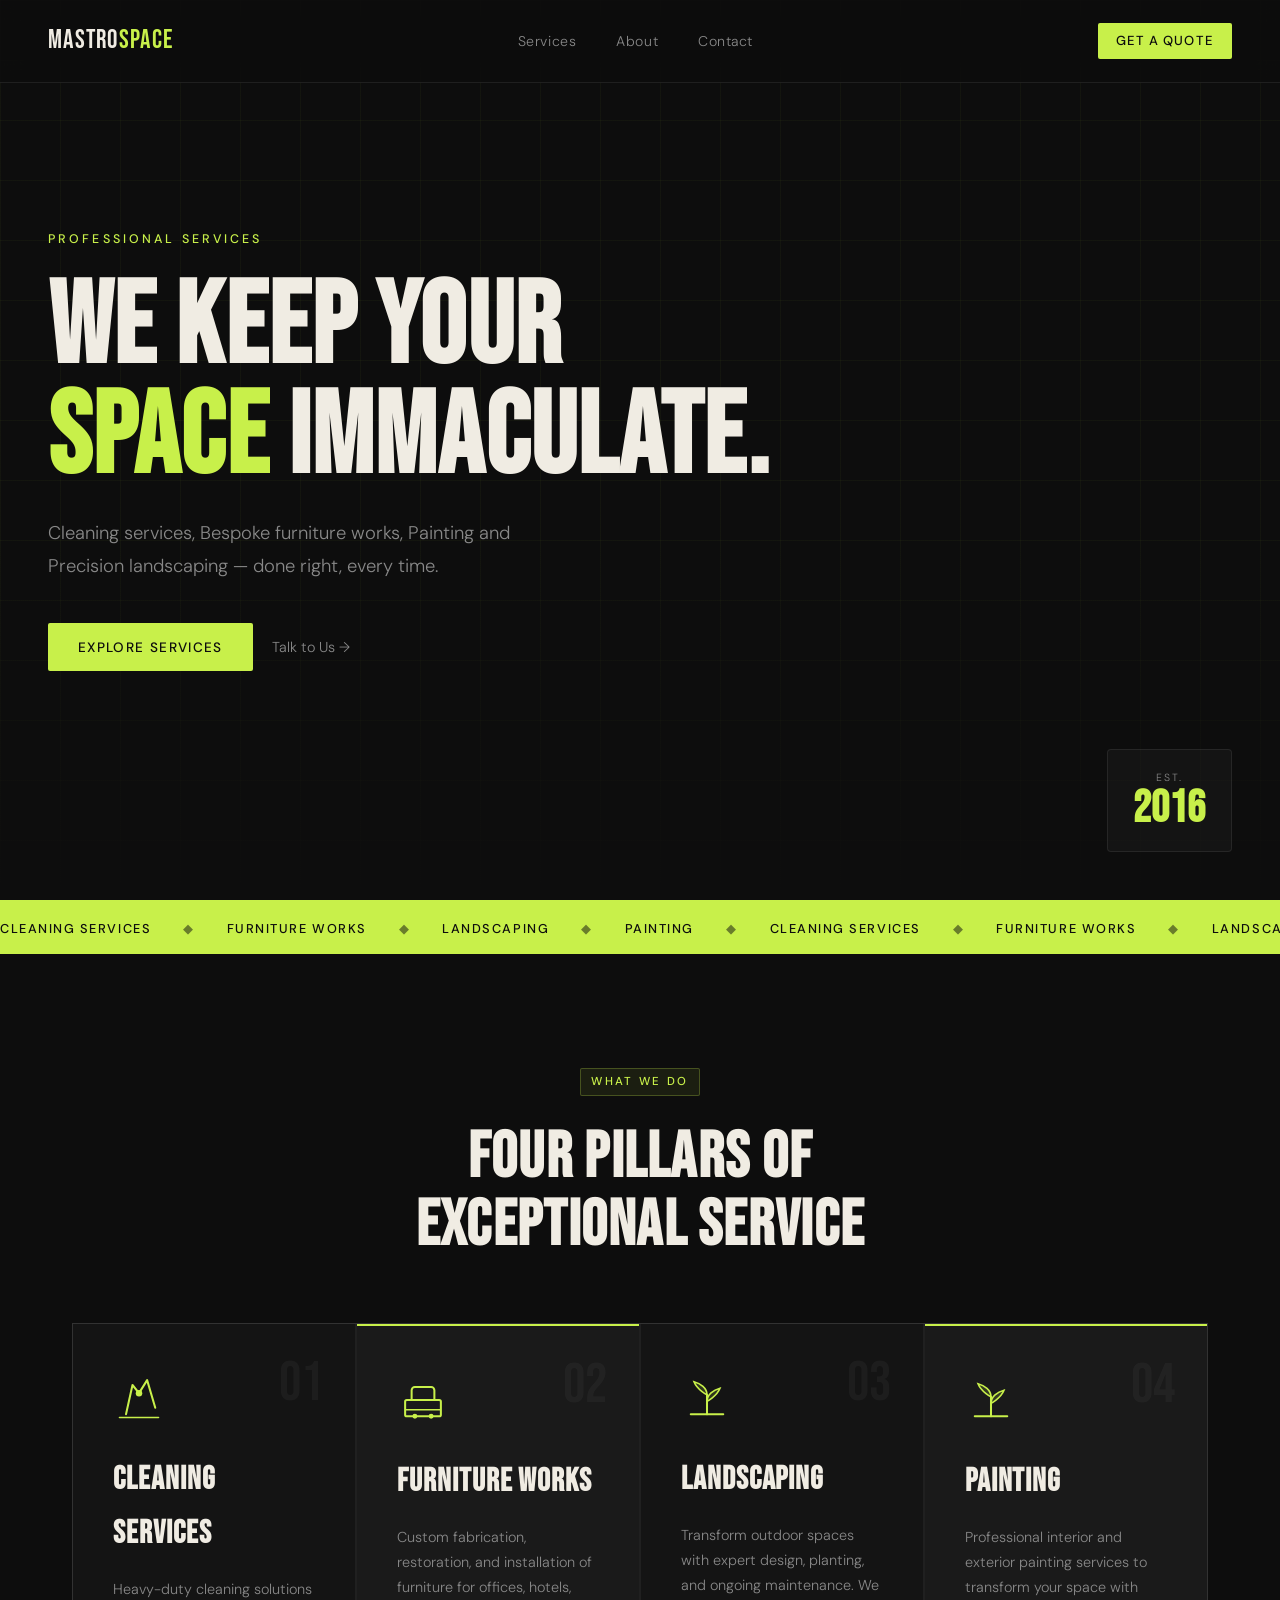
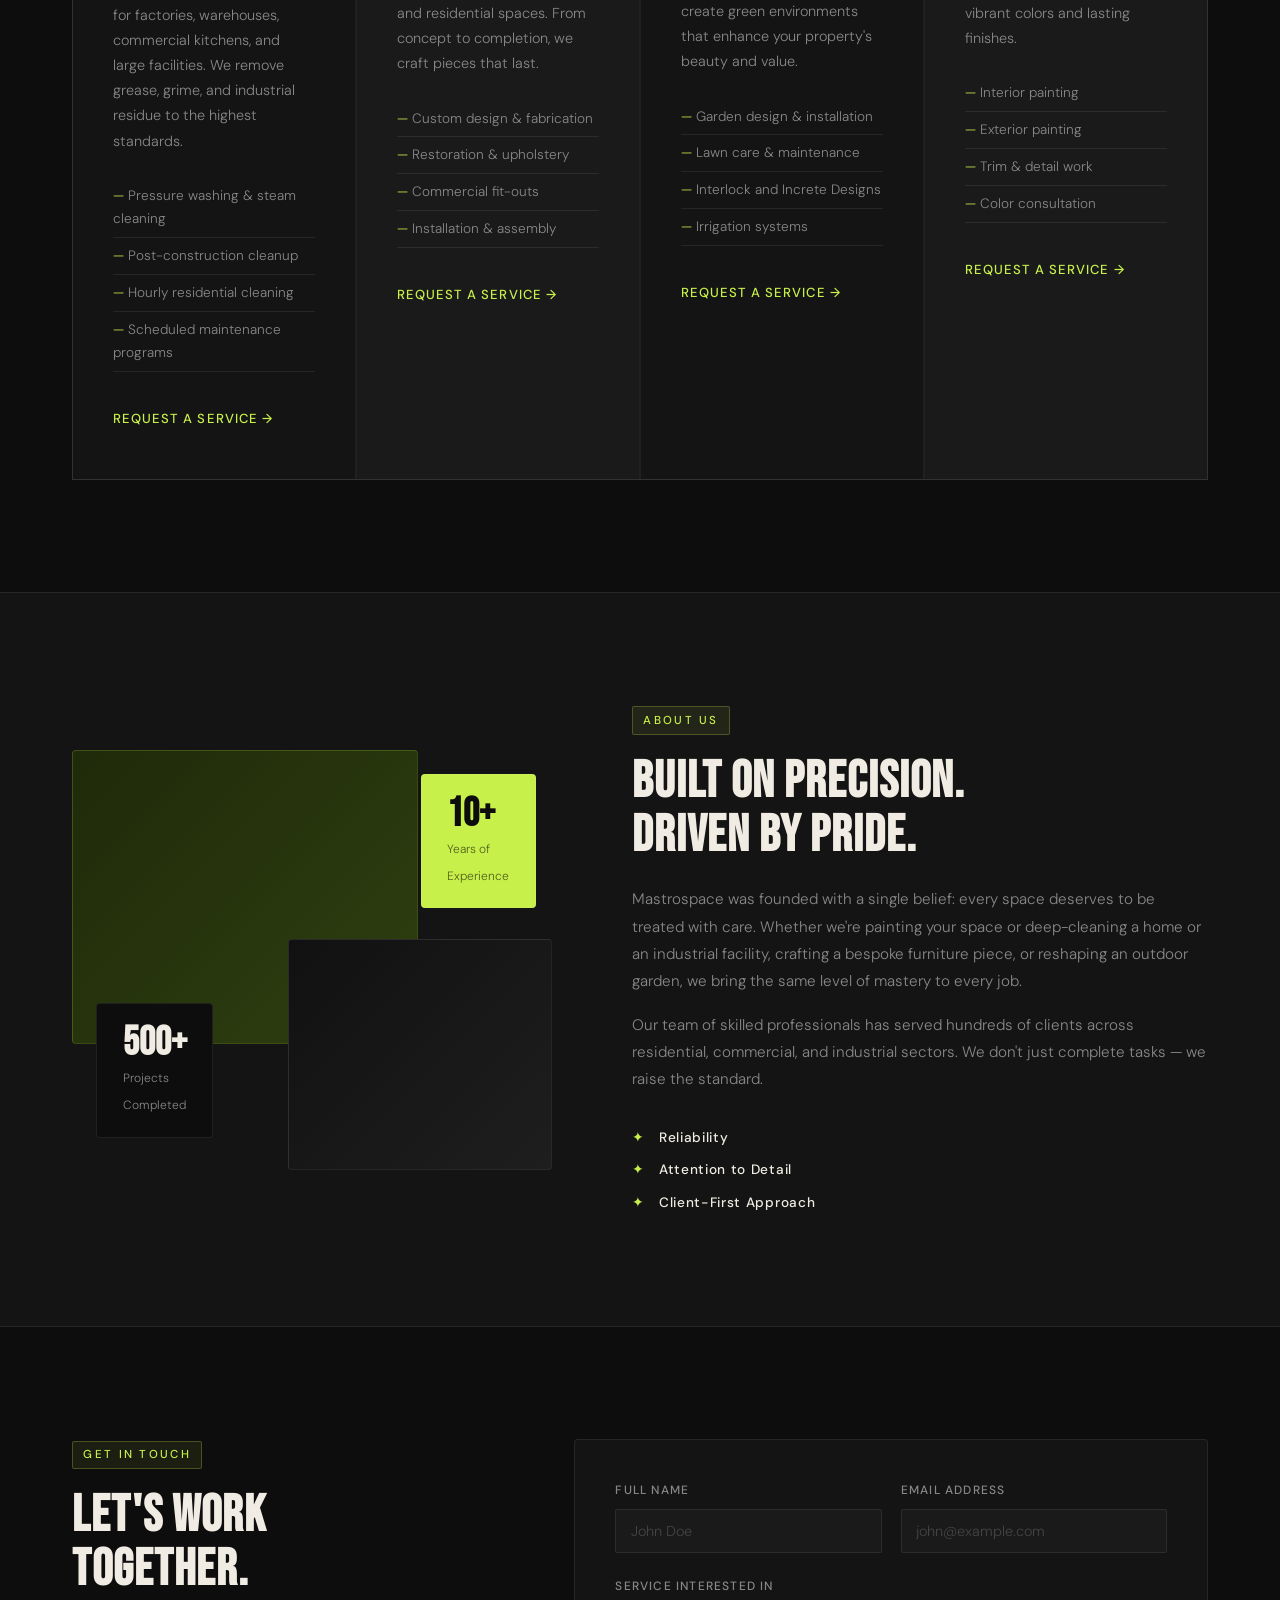
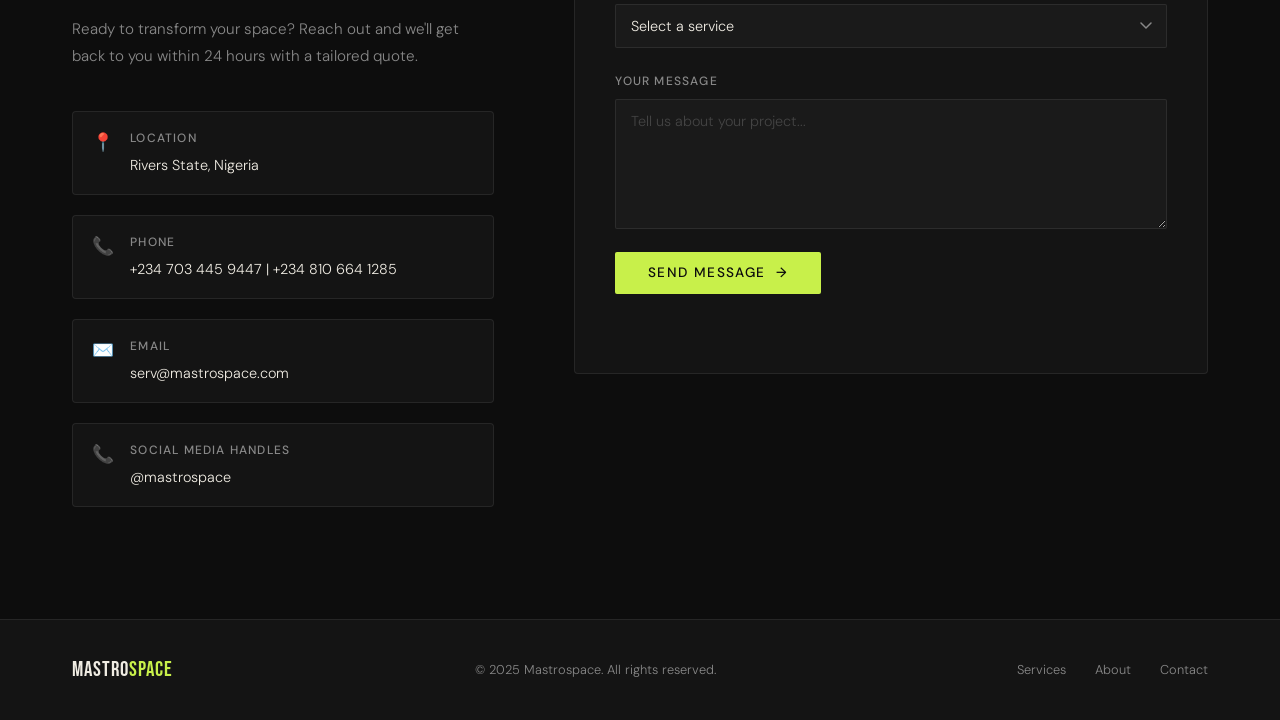
==== index.html @ e2550dd8 "Merge pull request #1 from SammieF/main Mastrospace major edits" ====
<!DOCTYPE html>
<html lang="en">
<head>
  <meta charset="UTF-8" />
  <meta name="viewport" content="width=device-width, initial-scale=1.0" />
  <title>Mastrospace — Painting,Industrial Cleaning, Furniture & Landscaping</title>
  <link rel="stylesheet" href="styles.css" />
  <link rel="preconnect" href="https://fonts.googleapis.com" />
  <link rel="preconnect" href="https://fonts.gstatic.com" crossorigin />
  <link href="https://fonts.googleapis.com/css2?family=Bebas+Neue&family=DM+Sans:ital,wght@0,300;0,400;0,500;1,300&display=swap" rel="stylesheet" />
</head>
<body>

  <nav class="nav">
    <div class="nav-logo">MASTRO<span>SPACE</span></div>
    <ul class="nav-links">
      <li><a href="#services">Services</a></li>
      <li><a href="#about">About</a></li>
      <li><a href="#contact">Contact</a></li>
    </ul>
    <a href="#contact" class="nav-cta">Get a Quote</a>
  </nav>

  <header class="hero">
    <div class="hero-bg">
      <div class="hero-grid"></div>
    </div>
    <div class="hero-content">
      <p class="hero-eyebrow">Professional Services</p>
      <h1 class="hero-title">We Keep Your<br /><em>Space</em> Immaculate.</h1>
      <p class="hero-sub">Cleaning services, Bespoke furniture works, Painting and Precision landscaping — done right, every time.</p>
      <div class="hero-actions">
        <a href="#services" class="btn-primary">Explore Services</a>
        <a href="#contact" class="btn-ghost">Talk to Us →</a>
      </div>
    </div>
    <div class="hero-badge">
      <span>EST.</span>
      <strong>2016</strong>
    </div>
  </header>

  <section class="ticker">
    <div class="ticker-inner">
      <span>Cleaning Services</span>
      <span class="dot">◆</span>
      <span>Furniture Works</span>
      <span class="dot">◆</span>
      <span>Landscaping</span>
      <span class="dot">◆</span>
      <span>Painting</span>
      <span class="dot">◆</span>
      <span>Cleaning Services</span>
      <span class="dot">◆</span>
      <span>Furniture Works</span>
      <span class="dot">◆</span>
      <span>Landscaping</span>
      <span class="dot">◆</span>
      <span>Painting</span>
      <span class="dot">◆</span>
      <span>Cleaning Services</span>
      <span class="dot">◆</span>
      <span>Furniture Works</span>
      <span class="dot">◆</span>
      <span>Landscaping</span>
      <span class="dot">◆</span>
      <span>Painting</span>
      <span class="dot">◆</span>
    </div>
  </section>

  <section class="services" id="services">
    <div class="container">
      <div class="section-header">
        <span class="label">What We Do</span>
        <h2>Four Pillars of<br />Exceptional Service</h2>
      </div>
      <div class="services-grid">

        <div class="service-card" data-num="01">
          <div class="service-icon">
            <svg viewBox="0 0 64 64" fill="none" xmlns="http://www.w3.org/2000/svg">
              <path d="M16 52L24 16L32 26L42 10L52 44" stroke="currentColor" stroke-width="2.5" stroke-linecap="round" stroke-linejoin="round"/>
              <circle cx="32" cy="26" r="4" fill="currentColor"/>
              <path d="M8 56h48" stroke="currentColor" stroke-width="2" stroke-linecap="round"/>
            </svg>
          </div>
          <h3>Cleaning Services</h3>
          <p>Heavy-duty cleaning solutions for factories, warehouses, commercial kitchens, and large facilities. We remove grease, grime, and industrial residue to the highest standards.</p>
          <ul>
            <li>Pressure washing & steam cleaning</li>
            <li>Post-construction cleanup</li>
            <li>Hourly residential cleaning</li>
            <li>Scheduled maintenance programs</li>
          </ul>
          <a href="#contact" class="card-link">Request a Service →</a>
        </div>

        <div class="service-card featured" data-num="02">
          <div class="service-icon">
            <svg viewBox="0 0 64 64" fill="none" xmlns="http://www.w3.org/2000/svg">
              <rect x="10" y="32" width="44" height="20" rx="2" stroke="currentColor" stroke-width="2.5"/>
              <path d="M18 32V20a4 4 0 0 1 4-4h20a4 4 0 0 1 4 4v12" stroke="currentColor" stroke-width="2.5"/>
              <path d="M10 44h44" stroke="currentColor" stroke-width="2"/>
              <circle cx="22" cy="52" r="3" fill="currentColor"/>
              <circle cx="42" cy="52" r="3" fill="currentColor"/>
            </svg>
          </div>
          <h3>Furniture Works</h3>
          <p>Custom fabrication, restoration, and installation of furniture for offices, hotels, and residential spaces. From concept to completion, we craft pieces that last.</p>
          <ul>
            <li>Custom design & fabrication</li>
            <li>Restoration & upholstery</li>
            <li>Commercial fit-outs</li>
            <li>Installation & assembly</li>
          </ul>
          <a href="#contact" class="card-link">Request a Service →</a>
        </div>

        <div class="service-card" data-num="03">
          <div class="service-icon">
            <svg viewBox="0 0 64 64" fill="none" xmlns="http://www.w3.org/2000/svg">
              <path d="M32 52V28" stroke="currentColor" stroke-width="2.5" stroke-linecap="round"/>
              <path d="M32 28C32 28 20 22 16 12c8 2 16 8 16 16z" stroke="currentColor" stroke-width="2" fill="currentColor" fill-opacity="0.15"/>
              <path d="M32 36C32 36 44 30 48 20c-8 2-16 8-16 16z" stroke="currentColor" stroke-width="2" fill="currentColor" fill-opacity="0.15"/>
              <path d="M12 52h40" stroke="currentColor" stroke-width="2.5" stroke-linecap="round"/>
            </svg>
          </div>
          <h3>Landscaping</h3>
          <p>Transform outdoor spaces with expert design, planting, and ongoing maintenance. We create green environments that enhance your property's beauty and value.</p>
          <ul>
            <li>Garden design & installation</li>
            <li>Lawn care & maintenance</li>
            <li>Interlock and Increte Designs</li>
            <li>Irrigation systems</li>
          </ul>
          <a href="#contact" class="card-link">Request a Service →</a>
        </div>

         <div class="service-card featured" data-num="04">
          <div class="service-icon">
            <svg viewBox="0 0 64 64" fill="none" xmlns="http://www.w3.org/2000/svg">
              <path d="M32 52V28" stroke="currentColor" stroke-width="2.5" stroke-linecap="round"/>
              <path d="M32 28C32 28 20 22 16 12c8 2 16 8 16 16z" stroke="currentColor" stroke-width="2" fill="currentColor" fill-opacity="0.15"/>
              <path d="M32 36C32 36 44 30 48 20c-8 2-16 8-16 16z" stroke="currentColor" stroke-width="2" fill="currentColor" fill-opacity="0.15"/>
              <path d="M12 52h40" stroke="currentColor" stroke-width="2.5" stroke-linecap="round"/>
            </svg>
          </div>
          <h3>Painting</h3>
          <p>Professional interior and exterior painting services to transform your space with vibrant colors and lasting finishes.</p>
          <ul>
            <li>Interior painting</li>
            <li>Exterior painting</li>
            <li>Trim & detail work</li>
            <li>Color consultation</li>
          </ul>
          <a href="#contact" class="card-link">Request a Service →</a>
        </div>

      </div>
    </div>
  </section>

  <section class="about" id="about">
    <div class="container about-inner">
      <div class="about-visual">
        <div class="about-block a1"></div>
        <div class="about-block a2"></div>
        <div class="about-stat">
          <strong>500+</strong>
          <span>Projects<br />Completed</span>
        </div>
        <div class="about-stat s2">
          <strong>10+</strong>
          <span>Years of<br />Experience</span>
        </div>
      </div>
      <div class="about-text">
        <span class="label">About Us</span>
        <h2>Built on Precision.<br />Driven by Pride.</h2>
        <p>Mastrospace was founded with a single belief: every space deserves to be treated with care. Whether we're painting your space or deep-cleaning a home or an industrial facility, crafting a bespoke furniture piece, or reshaping an outdoor garden, we bring the same level of mastery to every job.</p>
        <p>Our team of skilled professionals has served hundreds of clients across residential, commercial, and industrial sectors. We don't just complete tasks — we raise the standard.</p>
        <div class="about-vals">
          <div class="val"><span>✦</span> Reliability</div>
          <div class="val"><span>✦</span> Attention to Detail</div>
          <div class="val"><span>✦</span> Client-First Approach</div>
        </div>
      </div>
    </div>
  </section>

  <section class="contact" id="contact">
    <div class="container">
      <div class="contact-wrapper">
        <div class="contact-info">
          <span class="label">Get In Touch</span>
          <h2>Let's Work<br />Together.</h2>
          <p>Ready to transform your space? Reach out and we'll get back to you within 24 hours with a tailored quote.</p>
          <div class="contact-details">
            <div class="detail">
              <div class="detail-icon">📍</div>
              <div>
                <strong>Location</strong>
                <span>Rivers State, Nigeria</span>
              </div>
            </div>
            <div class="detail">
              <div class="detail-icon">📞</div>
              <div>
                <strong>Phone</strong>
                <span>+234 703 445 9447</span>
                <span>|</span>
                <span>+234 810 664 1285</span>
              </div>
            </div>
            <div class="detail">
              <div class="detail-icon">✉️</div>
              <div>
                <strong>Email</strong>
                <span>serv@mastrospace.com</span>
              </div>
            </div>
            <div class="detail">
              <div class="detail-icon">📞</div>
              <div>
                <strong>Social Media Handles</strong>
                <span>@mastrospace</span>
              </div>
            </div>
          </div>
        </div>


        <div class="contact-form-wrap">
          <form class="contact-form" id="contactForm">
            <div class="form-row">
              <div class="form-group">
                <label for="name">Full Name</label>
                <input type="text" id="name" name="name" placeholder="John Doe" required />
              </div>
              <div class="form-group">
                <label for="email">Email Address</label>
                <input type="email" id="email" name="email" placeholder="john@example.com" required />
              </div>
            </div>
            <div class="form-group">
              <label for="service">Service Interested In</label>
              <select id="service" name="service">
                <option value="">Select a service</option>
                <option value="cleaning">Cleaning Services</option>
                <option value="furniture">Furniture Works</option>
                <option value="landscaping">Landscaping</option>
                <option value="painting">Painting</option>
                <option value="multiple">Multiple Services</option>
              </select>
            </div>
            <div class="form-group">
              <label for="message">Your Message</label>
              <textarea id="message" name="message" rows="5" placeholder="Tell us about your project..." required></textarea>
            </div>
            <button type="submit" class="btn-submit">Send Message <span>→</span></button>
            <p class="form-note" id="formNote"></p>
          </form>
        </div>
      </div>
    </div>
  </section>

  <footer class="footer">
    <div class="container footer-inner">
      <div class="footer-logo">MASTRO<span>SPACE</span></div>
      <p>© 2025 Mastrospace. All rights reserved.</p>
      <div class="footer-links">
        <a href="#services">Services</a>
        <a href="#about">About</a>
        <a href="#contact">Contact</a>
      </div>
    </div>
  </footer>

  <script>
    document.getElementById('contactForm').addEventListener('submit', function(e) {
      e.preventDefault();
      const note = document.getElementById('formNote');
      note.textContent = '✔ Message sent! We\'ll be in touch within 24 hours.';
      note.style.color = '#a3e635';
      this.reset();
    });

    const observer = new IntersectionObserver((entries) => {
      entries.forEach(e => { if (e.isIntersecting) e.target.classList.add('visible'); });
    }, { threshold: 0.1 });

    document.querySelectorAll('.service-card, .about-inner, .contact-wrapper').forEach(el => observer.observe(el));
  </script>

</body>
</html>
---- styles.css ----
:root {
  --bg: #0d0d0d;
  --bg2: #141414;
  --bg3: #1a1a1a;
  --fg: #f0ece3;
  --fg-muted: #888;
  --accent: #c8f04a;
  --border: rgba(255,255,255,0.08);
  --font-display: 'Bebas Neue', sans-serif;
  --font-body: 'DM Sans', sans-serif;
}

*, *::before, *::after { box-sizing: border-box; margin: 0; padding: 0; }

html { scroll-behavior: smooth; }

body {
  background: var(--bg);
  color: var(--fg);
  font-family: var(--font-body);
  font-weight: 300;
  font-size: 16px;
  line-height: 1.7;
  overflow-x: hidden;
}

.container {
  max-width: 1200px;
  margin: 0 auto;
  padding: 0 2rem;
}

.label {
  display: inline-block;
  font-size: 0.72rem;
  font-weight: 500;
  letter-spacing: 0.2em;
  text-transform: uppercase;
  color: var(--accent);
  background: rgba(200, 240, 74, 0.08);
  border: 1px solid rgba(200, 240, 74, 0.25);
  padding: 0.3em 0.9em;
  border-radius: 2px;
  margin-bottom: 1.25rem;
}

.nav {
  position: fixed;
  top: 0; left: 0; right: 0;
  z-index: 100;
  display: flex;
  align-items: center;
  justify-content: space-between;
  padding: 1.2rem 3rem;
  background: rgba(13,13,13,0.85);
  backdrop-filter: blur(12px);
  border-bottom: 1px solid var(--border);
}

.nav-logo {
  font-family: var(--font-display);
  font-size: 1.6rem;
  letter-spacing: 0.05em;
  color: var(--fg);
}
.nav-logo span { color: var(--accent); }

.nav-links {
  display: flex;
  list-style: none;
  gap: 2.5rem;
}
.nav-links a {
  text-decoration: none;
  color: var(--fg-muted);
  font-size: 0.88rem;
  letter-spacing: 0.04em;
  transition: color 0.2s;
}
.nav-links a:hover { color: var(--fg); }

.nav-cta {
  text-decoration: none;
  font-size: 0.82rem;
  font-weight: 500;
  letter-spacing: 0.08em;
  text-transform: uppercase;
  color: var(--bg);
  background: var(--accent);
  padding: 0.55em 1.4em;
  border-radius: 2px;
  transition: background 0.2s, transform 0.15s;
}
.nav-cta:hover { background: #d9ff55; transform: translateY(-1px); }

.hero {
  position: relative;
  min-height: 100vh;
  display: flex;
  align-items: center;
  padding: 0 3rem;
  overflow: hidden;
}

.hero-bg {
  position: absolute;
  inset: 0;
  z-index: 0;
}
.hero-grid {
  position: absolute;
  inset: 0;
  background-image:
    linear-gradient(rgba(200,240,74,0.04) 1px, transparent 1px),
    linear-gradient(90deg, rgba(200,240,74,0.04) 1px, transparent 1px);
  background-size: 60px 60px;
}
.hero-bg::after {
  content: '';
  position: absolute;
  bottom: 0; left: 0; right: 0;
  height: 40%;
  background: linear-gradient(to top, var(--bg), transparent);
}

.hero-content {
  position: relative;
  z-index: 1;
  max-width: 780px;
  animation: fadeUp 0.9s ease both;
}

.hero-eyebrow {
  font-size: 0.78rem;
  font-weight: 500;
  letter-spacing: 0.25em;
  text-transform: uppercase;
  color: var(--accent);
  margin-bottom: 1.5rem;
}

.hero-title {
  font-family: var(--font-display);
  font-size: clamp(4rem, 9vw, 8.5rem);
  line-height: 0.95;
  letter-spacing: 0.01em;
  color: var(--fg);
  margin-bottom: 1.5rem;
}
.hero-title em {
  font-style: normal;
  color: var(--accent);
}

.hero-sub {
  font-size: 1.15rem;
  font-weight: 300;
  color: var(--fg-muted);
  max-width: 520px;
  margin-bottom: 2.5rem;
  line-height: 1.8;
}

.hero-actions {
  display: flex;
  gap: 1.2rem;
  align-items: center;
  flex-wrap: wrap;
}

.btn-primary {
  text-decoration: none;
  font-size: 0.85rem;
  font-weight: 500;
  letter-spacing: 0.1em;
  text-transform: uppercase;
  color: var(--bg);
  background: var(--accent);
  padding: 0.9em 2.2em;
  border-radius: 2px;
  transition: background 0.2s, transform 0.15s;
}
.btn-primary:hover { background: #d9ff55; transform: translateY(-2px); }

.btn-ghost {
  text-decoration: none;
  font-size: 0.9rem;
  color: var(--fg-muted);
  transition: color 0.2s;
}
.btn-ghost:hover { color: var(--fg); }

.hero-badge {
  position: absolute;
  right: 3rem;
  bottom: 3rem;
  z-index: 1;
  text-align: center;
  border: 1px solid var(--border);
  padding: 1.2rem 1.6rem;
  border-radius: 4px;
  background: rgba(255,255,255,0.03);
  animation: fadeUp 1.1s ease 0.3s both;
}
.hero-badge span {
  display: block;
  font-size: 0.65rem;
  letter-spacing: 0.2em;
  color: var(--fg-muted);
}
.hero-badge strong {
  font-family: var(--font-display);
  font-size: 2.8rem;
  color: var(--accent);
  line-height: 1;
}

.ticker {
  overflow: hidden;
  background: var(--accent);
  padding: 0.85rem 0;
  white-space: nowrap;
}
.ticker-inner {
  display: inline-flex;
  gap: 2rem;
  animation: ticker 22s linear infinite;
  font-size: 0.8rem;
  font-weight: 500;
  letter-spacing: 0.12em;
  text-transform: uppercase;
  color: var(--bg);
}
.ticker-inner .dot { color: var(--bg); opacity: 0.5; }

.services {
  padding: 7rem 0;
}

.section-header {
  text-align: center;
  margin-bottom: 4rem;
}
.section-header h2 {
  font-family: var(--font-display);
  font-size: clamp(2.5rem, 5vw, 4rem);
  line-height: 1.05;
  letter-spacing: 0.02em;
  margin-top: 0.5rem;
}

.services-grid {
  display: grid;
  grid-template-columns: repeat(4, 1fr);
  gap: 1.5px;
  background: var(--border);
  border: 1px solid var(--border);
}

.service-card {
  position: relative;
  background: var(--bg2);
  padding: 3rem 2.5rem;
  opacity: 0;
  transform: translateY(24px);
  transition: opacity 0.6s ease, transform 0.6s ease, background 0.3s;
}
.service-card.visible { opacity: 1; transform: translateY(0); }
.service-card:nth-child(2) { transition-delay: 0.12s; }
.service-card:nth-child(3) { transition-delay: 0.24s; }
.service-card:hover { background: var(--bg3); }

.service-card::before {
  content: attr(data-num);
  position: absolute;
  top: 2rem; right: 2rem;
  font-family: var(--font-display);
  font-size: 3.5rem;
  color: rgba(255,255,255,0.04);
  line-height: 1;
}

.service-card.featured {
  background: var(--bg3);
  border-top: 2px solid var(--accent);
}

.service-icon {
  width: 52px;
  height: 52px;
  color: var(--accent);
  margin-bottom: 1.8rem;
}
.service-icon svg { width: 100%; height: 100%; }

.service-card h3 {
  font-family: var(--font-display);
  font-size: 2rem;
  letter-spacing: 0.03em;
  margin-bottom: 1rem;
  color: var(--fg);
}

.service-card p {
  font-size: 0.9rem;
  color: var(--fg-muted);
  margin-bottom: 1.5rem;
  line-height: 1.75;
}

.service-card ul {
  list-style: none;
  margin-bottom: 2rem;
}
.service-card ul li {
  font-size: 0.85rem;
  color: var(--fg-muted);
  padding: 0.4rem 0;
  border-bottom: 1px solid var(--border);
}
.service-card ul li::before {
  content: '— ';
  color: var(--accent);
}

.card-link {
  text-decoration: none;
  font-size: 0.82rem;
  font-weight: 500;
  letter-spacing: 0.08em;
  text-transform: uppercase;
  color: var(--accent);
  transition: letter-spacing 0.2s;
}
.card-link:hover { letter-spacing: 0.14em; }

.about {
  padding: 7rem 0;
  background: var(--bg2);
  border-top: 1px solid var(--border);
  border-bottom: 1px solid var(--border);
}

.about-inner {
  display: grid;
  grid-template-columns: 1fr 1.2fr;
  gap: 5rem;
  align-items: center;
  opacity: 0;
  transform: translateY(24px);
  transition: opacity 0.7s ease, transform 0.7s ease;
}
.about-inner.visible { opacity: 1; transform: translateY(0); }

.about-visual {
  position: relative;
  height: 420px;
}

.about-block {
  position: absolute;
  border-radius: 4px;
}
.a1 {
  width: 72%; height: 70%;
  top: 0; left: 0;
  background: linear-gradient(135deg, #1f2a0a 0%, #2f4010 100%);
  border: 1px solid rgba(200,240,74,0.15);
}
.a2 {
  width: 55%; height: 55%;
  bottom: 0; right: 0;
  background: linear-gradient(135deg, #111 0%, #1e1e1e 100%);
  border: 1px solid var(--border);
}

.about-stat {
  position: absolute;
  bottom: 2rem; left: 1.5rem;
  background: var(--bg);
  border: 1px solid var(--border);
  padding: 1.2rem 1.6rem;
  border-radius: 4px;
  z-index: 2;
}
.about-stat.s2 {
  bottom: auto; top: 1.5rem;
  left: auto; right: 1rem;
  background: var(--accent);
}
.about-stat strong {
  display: block;
  font-family: var(--font-display);
  font-size: 2.5rem;
  color: var(--fg);
  line-height: 1;
}
.about-stat.s2 strong { color: var(--bg); }
.about-stat span {
  font-size: 0.75rem;
  color: var(--fg-muted);
  line-height: 1.4;
}
.about-stat.s2 span { color: rgba(0,0,0,0.6); }

.about-text h2 {
  font-family: var(--font-display);
  font-size: clamp(2.2rem, 4vw, 3.5rem);
  line-height: 1.05;
  letter-spacing: 0.02em;
  margin-bottom: 1.5rem;
}
.about-text p {
  font-size: 0.95rem;
  color: var(--fg-muted);
  margin-bottom: 1rem;
  line-height: 1.8;
}

.about-vals {
  display: flex;
  flex-direction: column;
  gap: 0.6rem;
  margin-top: 2rem;
}
.val {
  font-size: 0.85rem;
  font-weight: 500;
  letter-spacing: 0.05em;
  color: var(--fg);
}
.val span { color: var(--accent); margin-right: 0.6rem; }

.contact {
  padding: 7rem 0;
}

.contact-wrapper {
  display: grid;
  grid-template-columns: 1fr 1.5fr;
  gap: 5rem;
  align-items: start;
  opacity: 0;
  transform: translateY(24px);
  transition: opacity 0.7s ease, transform 0.7s ease;
}
.contact-wrapper.visible { opacity: 1; transform: translateY(0); }

.contact-info h2 {
  font-family: var(--font-display);
  font-size: clamp(2.5rem, 4vw, 3.8rem);
  line-height: 1.05;
  letter-spacing: 0.02em;
  margin-bottom: 1.2rem;
}
.contact-info > p {
  font-size: 0.95rem;
  color: var(--fg-muted);
  margin-bottom: 2.5rem;
  line-height: 1.8;
}

.contact-details {
  display: flex;
  flex-direction: column;
  gap: 1.2rem;
}
.detail {
  display: flex;
  align-items: flex-start;
  gap: 1rem;
  padding: 1rem 1.2rem;
  background: var(--bg2);
  border: 1px solid var(--border);
  border-radius: 4px;
}
.detail-icon { font-size: 1.1rem; }
.detail strong {
  display: block;
  font-size: 0.75rem;
  font-weight: 500;
  letter-spacing: 0.1em;
  text-transform: uppercase;
  color: var(--fg-muted);
  margin-bottom: 0.2rem;
}
.detail span {
  font-size: 0.9rem;
  color: var(--fg);
}

.contact-form-wrap {
  background: var(--bg2);
  border: 1px solid var(--border);
  padding: 2.5rem;
  border-radius: 4px;
}

.contact-form {
  display: flex;
  flex-direction: column;
  gap: 1.4rem;
}

.form-row {
  display: grid;
  grid-template-columns: 1fr 1fr;
  gap: 1.2rem;
}

.form-group {
  display: flex;
  flex-direction: column;
  gap: 0.5rem;
}

.form-group label {
  font-size: 0.75rem;
  font-weight: 500;
  letter-spacing: 0.1em;
  text-transform: uppercase;
  color: var(--fg-muted);
}

.form-group input,
.form-group select,
.form-group textarea {
  background: var(--bg3);
  border: 1px solid var(--border);
  color: var(--fg);
  font-family: var(--font-body);
  font-size: 0.9rem;
  font-weight: 300;
  padding: 0.85em 1em;
  border-radius: 2px;
  outline: none;
  transition: border-color 0.2s;
  appearance: none;
}

.form-group select {
  background-image: url("data:image/svg+xml,%3Csvg xmlns='http://www.w3.org/2000/svg' width='12' height='8' fill='none'%3E%3Cpath d='M1 1l5 5 5-5' stroke='%23888' stroke-width='1.5' stroke-linecap='round'/%3E%3C/svg%3E");
  background-repeat: no-repeat;
  background-position: right 1em center;
  padding-right: 2.5em;
  cursor: pointer;
}

.form-group select option { background: var(--bg3); }

.form-group input:focus,
.form-group select:focus,
.form-group textarea:focus {
  border-color: var(--accent);
}

.form-group input::placeholder,
.form-group textarea::placeholder { color: #444; }

.form-group textarea { resize: vertical; min-height: 130px; }

.btn-submit {
  align-self: flex-start;
  background: var(--accent);
  color: var(--bg);
  border: none;
  font-family: var(--font-body);
  font-size: 0.85rem;
  font-weight: 500;
  letter-spacing: 0.1em;
  text-transform: uppercase;
  padding: 0.95em 2.4em;
  border-radius: 2px;
  cursor: pointer;
  transition: background 0.2s, transform 0.15s;
}
.btn-submit:hover { background: #d9ff55; transform: translateY(-2px); }
.btn-submit span { margin-left: 0.4em; }

.form-note {
  font-size: 0.85rem;
  min-height: 1.2em;
}

.footer {
  background: var(--bg2);
  border-top: 1px solid var(--border);
  padding: 2rem 0;
}

.footer-inner {
  display: flex;
  align-items: center;
  justify-content: space-between;
  gap: 1rem;
  flex-wrap: wrap;
}

.footer-logo {
  font-family: var(--font-display);
  font-size: 1.3rem;
  letter-spacing: 0.05em;
}
.footer-logo span { color: var(--accent); }

.footer p {
  font-size: 0.8rem;
  color: var(--fg-muted);
}

.footer-links {
  display: flex;
  gap: 1.8rem;
}
.footer-links a {
  text-decoration: none;
  font-size: 0.8rem;
  color: var(--fg-muted);
  transition: color 0.2s;
}
.footer-links a:hover { color: var(--fg); }

@keyframes fadeUp {
  from { opacity: 0; transform: translateY(30px); }
  to   { opacity: 1; transform: translateY(0); }
}

@keyframes ticker {
  from { transform: translateX(0); }
  to   { transform: translateX(-50%); }
}

@media (max-width: 900px) {
  .nav { padding: 1rem 1.5rem; }
  .nav-links { display: none; }
  .hero { padding: 0 1.5rem; padding-top: 5rem; min-height: auto; padding-bottom: 4rem; }
  .hero-badge { display: none; }
  .services-grid { grid-template-columns: 1fr; }
  .about-inner { grid-template-columns: 1fr; gap: 3rem; }
  .about-visual { height: 260px; }
  .contact-wrapper { grid-template-columns: 1fr; gap: 3rem; }
  .form-row { grid-template-columns: 1fr; }
  .footer-inner { flex-direction: column; text-align: center; }
}
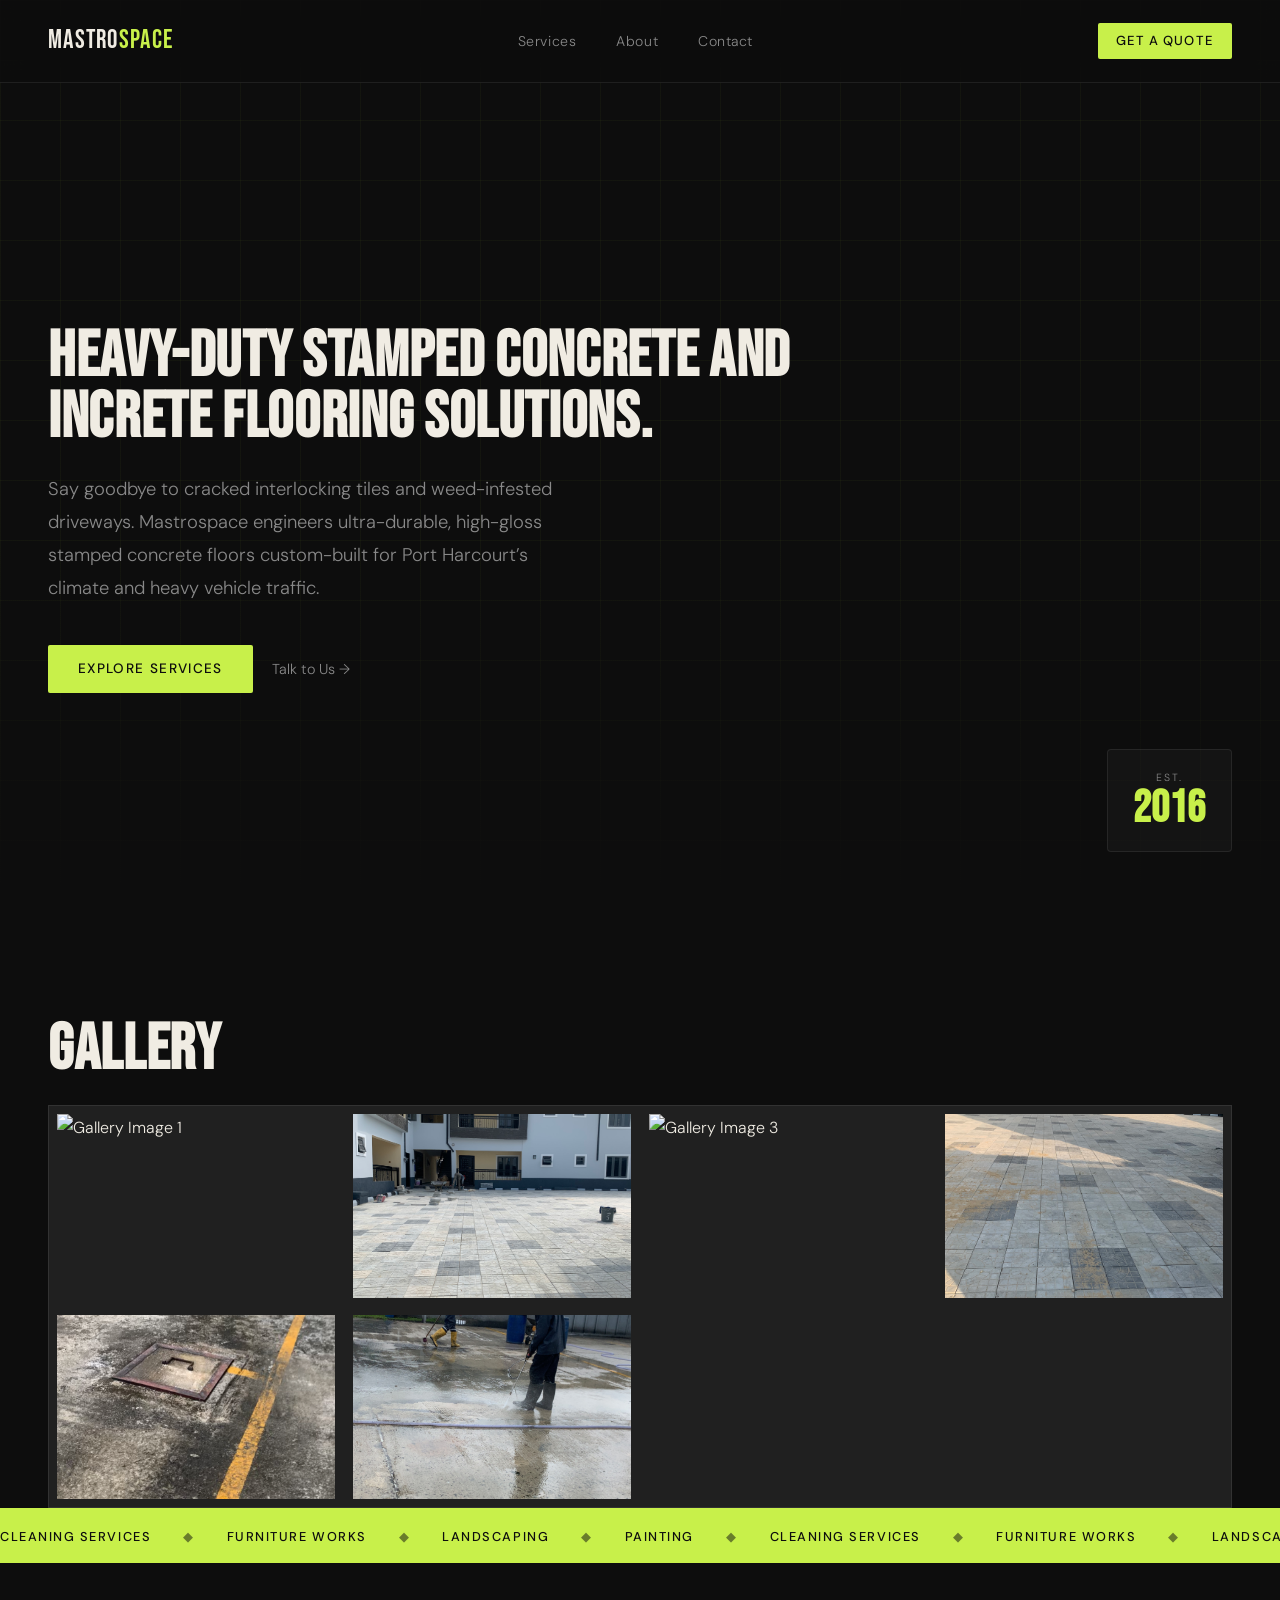
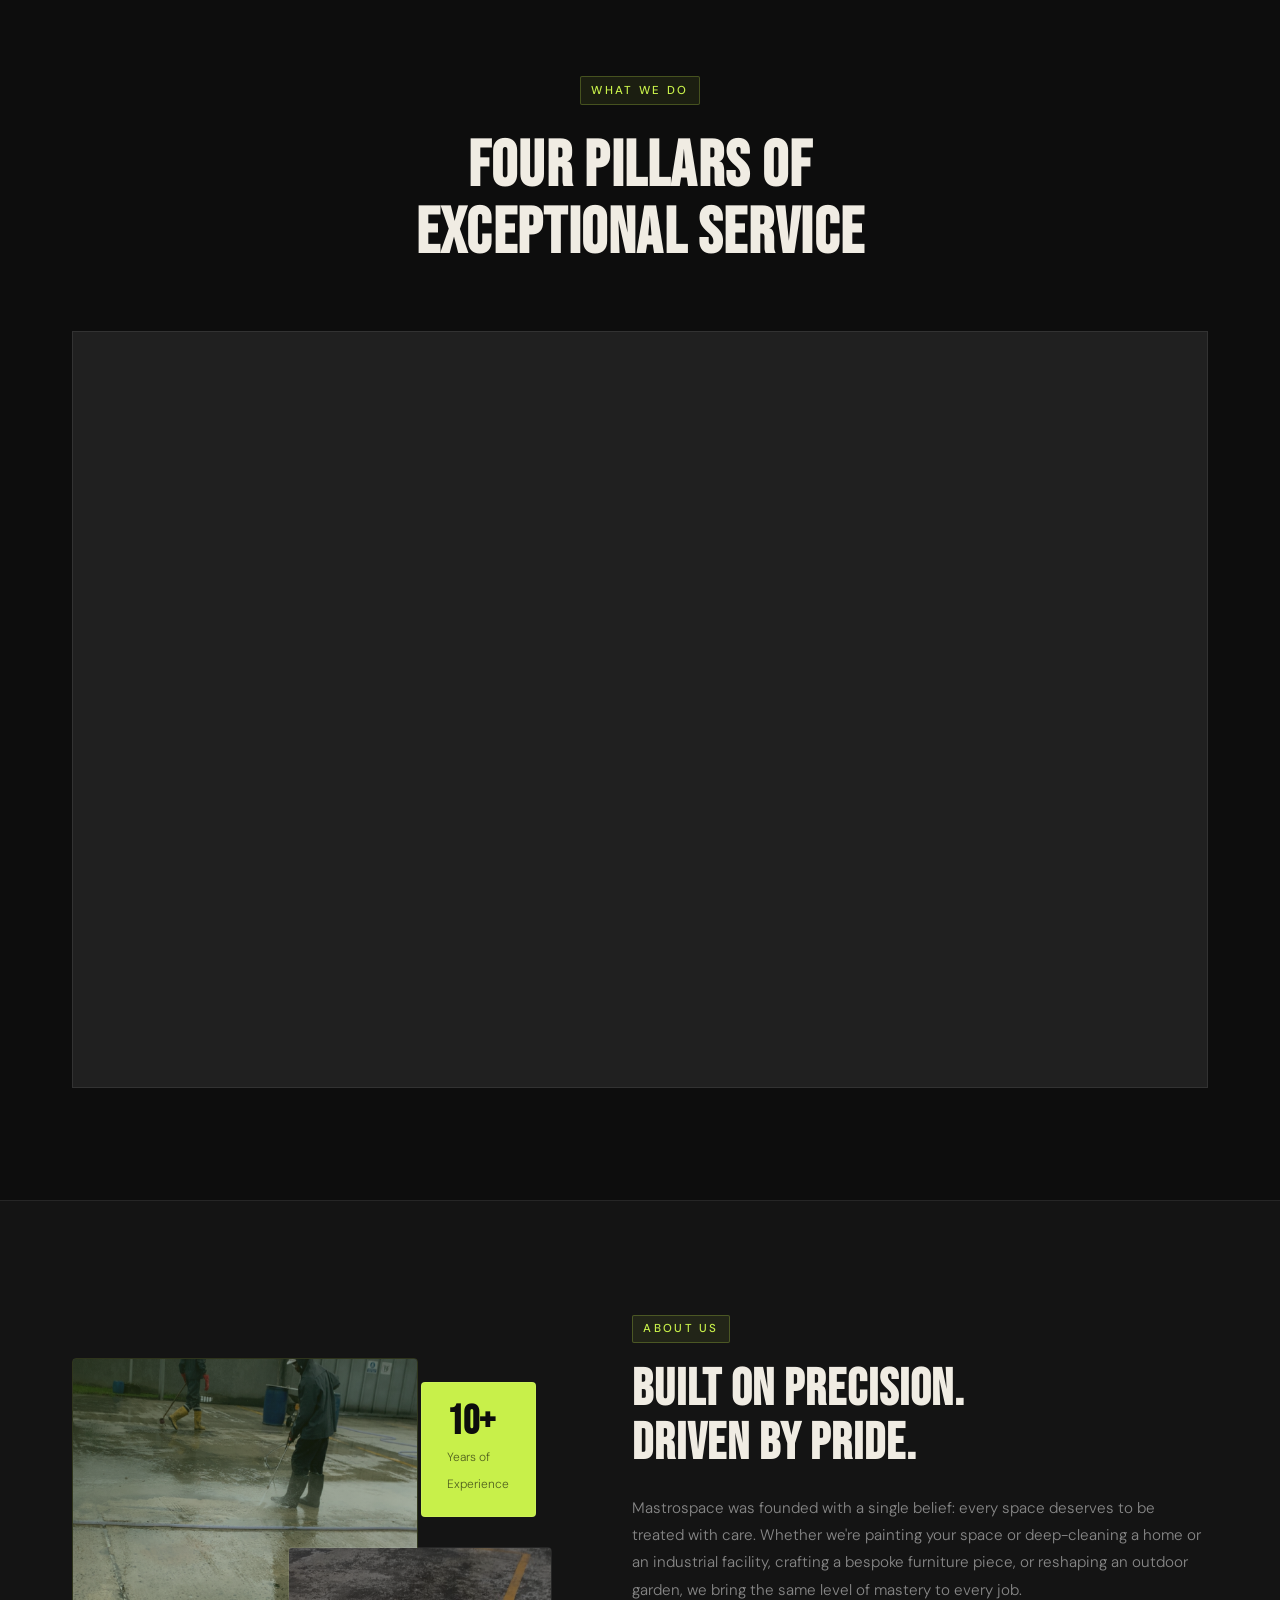
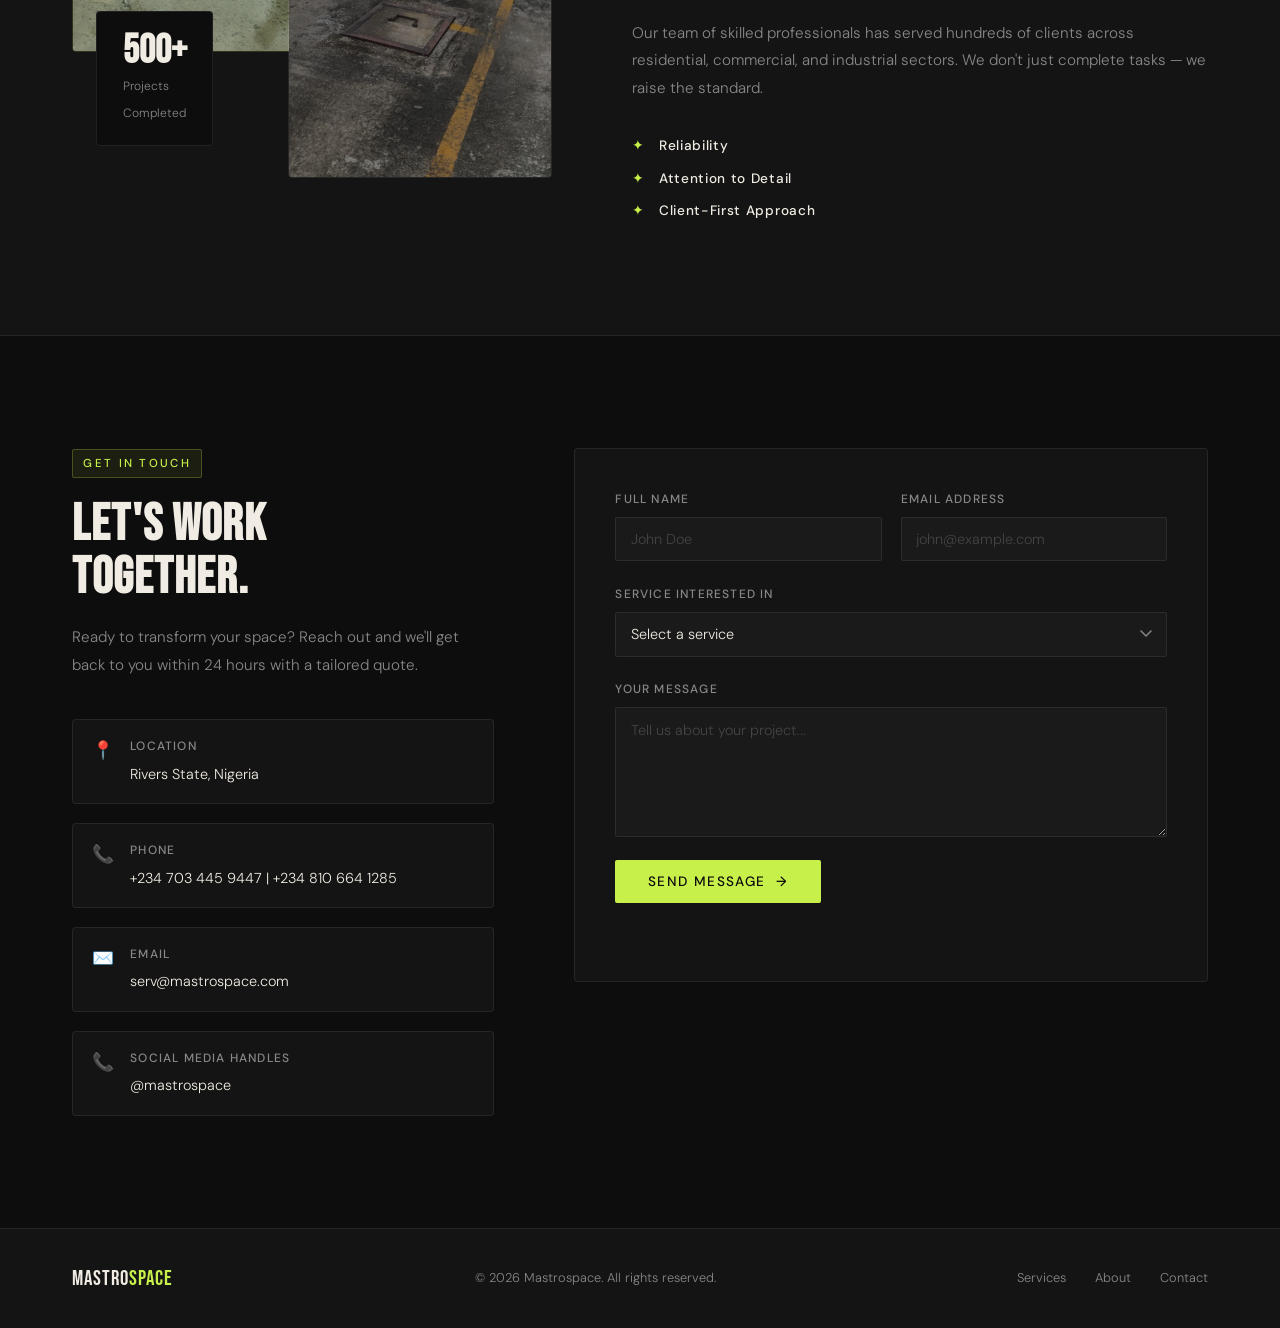
==== commit 7c516968: "feat: broduction ready" ====
--- a/index.html
+++ b/index.html
@@ -8,8 +8,28 @@
   <link rel="preconnect" href="https://fonts.googleapis.com" />
   <link rel="preconnect" href="https://fonts.gstatic.com" crossorigin />
   <link href="https://fonts.googleapis.com/css2?family=Bebas+Neue&family=DM+Sans:ital,wght@0,300;0,400;0,500;1,300&display=swap" rel="stylesheet" />
+  
+
 </head>
+<!-- Google tag (gtag.js) -->
+<script async src="https://www.googletagmanager.com/gtag/js?id=G-6X5NNSM4YW"></script>
+<script>
+  window.dataLayer = window.dataLayer || [];
+  function gtag(){dataLayer.push(arguments);}
+  gtag('js', new Date());
+
+  gtag('config', 'G-6X5NNSM4YW');
+</script>
 <body>
+<!-- https://gleeful-mousse-395a9f.netlify.app/  - advice generator
+https://fascinating-entremet-3c482b.netlify.app/ - chart 
+https://rad-sherbet-240fe4.netlify.app/  - newsletter signup
+https://lovelaces.netlify.app/ - sneakers site
+https://tubular-strudel-59cad3.netlify.app/ - easybank website
+https://sterlingflights.netlify.app/- flight booking website -->
+
+
+
 
   <nav class="nav">
     <div class="nav-logo">MASTRO<span>SPACE</span></div>
@@ -26,9 +46,10 @@
       <div class="hero-grid"></div>
     </div>
     <div class="hero-content">
-      <p class="hero-eyebrow">Professional Services</p>
-      <h1 class="hero-title">We Keep Your<br /><em>Space</em> Immaculate.</h1>
-      <p class="hero-sub">Cleaning services, Bespoke furniture works, Painting and Precision landscaping — done right, every time.</p>
+     
+      <h1 class="hero-title">Heavy-Duty Stamped Concrete and Increte Flooring Solutions.</h1>
+      <p class="hero-sub">Say goodbye to cracked interlocking tiles and weed-infested driveways. Mastrospace engineers ultra-durable, high-gloss stamped concrete floors custom-built for Port Harcourt’s climate and heavy vehicle traffic.
+    </p>
       <div class="hero-actions">
         <a href="#services" class="btn-primary">Explore Services</a>
         <a href="#contact" class="btn-ghost">Talk to Us →</a>
@@ -39,6 +60,23 @@
       <strong>2016</strong>
     </div>
   </header>
+  
+
+  <!-- gallery -->
+  <!-- gallery -->
+   <section class="gallery">
+      <h1 class="hero-title">Gallery</h1>
+    <div class="gallery-grid">
+      <div class="gallery-item"><img src="images/increte-before.png" alt="Gallery Image 1" /></div>
+      <div class="gallery-item"><img src="images/increte-after.png" alt="Gallery Image 2" /></div>
+      <div class="gallery-item"><img src="images/increte-two-before.png" alt="Gallery Image 3" /></div>
+      <div class="gallery-item"><img src="images/increte-two-after.png" alt="Gallery Image 4" /></div>
+      <div class="gallery-item"><img src="images/IMG_6997.PNG" alt="Gallery Image 5" /></div>
+      <div class="gallery-item"><img src="images/two.jpeg" alt="Gallery Image 6" /></div>
+    </div>
+    </section>
+  <!-- gallery -->
+  <!-- gallery -->
 
   <section class="ticker">
     <div class="ticker-inner">
@@ -164,8 +202,13 @@
   <section class="about" id="about">
     <div class="container about-inner">
       <div class="about-visual">
-        <div class="about-block a1"></div>
-        <div class="about-block a2"></div>
+        <div class="about-block a1">
+           <img src="images/two.jpeg"/>
+        </div>
+        <div class="about-block a2">
+
+          <img src="images/IMG_6997.PNG"/>
+        </div>
         <div class="about-stat">
           <strong>500+</strong>
           <span>Projects<br />Completed</span>
@@ -269,7 +312,7 @@
   <footer class="footer">
     <div class="container footer-inner">
       <div class="footer-logo">MASTRO<span>SPACE</span></div>
-      <p>© 2025 Mastrospace. All rights reserved.</p>
+      <p>© 2026 Mastrospace. All rights reserved.</p>
       <div class="footer-links">
         <a href="#services">Services</a>
         <a href="#about">About</a>
--- a/styles.css
+++ b/styles.css
@@ -8,6 +8,7 @@
   --border: rgba(255,255,255,0.08);
   --font-display: 'Bebas Neue', sans-serif;
   --font-body: 'DM Sans', sans-serif;
+ 
 }
 
 *, *::before, *::after { box-sizing: border-box; margin: 0; padding: 0; }
@@ -105,6 +106,7 @@
 .hero-bg {
   position: absolute;
   inset: 0;
+  background:url("images/hero-bg.jpg");
   z-index: 0;
 }
 .hero-grid {
@@ -130,21 +132,15 @@
   animation: fadeUp 0.9s ease both;
 }
 
-.hero-eyebrow {
-  font-size: 0.78rem;
-  font-weight: 500;
-  letter-spacing: 0.25em;
-  text-transform: uppercase;
-  color: var(--accent);
-  margin-bottom: 1.5rem;
-}
+
 
 .hero-title {
   font-family: var(--font-display);
-  font-size: clamp(4rem, 9vw, 8.5rem);
+  font-size: clamp(3rem, 5vw, 6.5rem);
   line-height: 0.95;
   letter-spacing: 0.01em;
   color: var(--fg);
+  padding-top: 7.5rem;
   margin-bottom: 1.5rem;
 }
 .hero-title em {
@@ -189,6 +185,30 @@
   transition: color 0.2s;
 }
 .btn-ghost:hover { color: var(--fg); }
+
+.gallery{
+  padding: 0 3rem;
+}
+.gallery-grid{
+  display: grid;
+  grid-template-columns: repeat(4, 1fr);
+  gap: 1.5px;
+  grid-auto-rows: 200px;
+  background: var(--border);
+  border: 1px solid var(--border);
+}
+.gallery img {
+  width: 100%;
+  height: 100%;
+  object-fit: cover;
+  display: block;
+}
+
+
+.gallery-item {
+ 
+  padding: 0.5rem;
+}
 
 .hero-badge {
   position: absolute;
@@ -360,20 +380,47 @@
 .about-block {
   position: absolute;
   border-radius: 4px;
-}
+  overflow: hidden;       
+}
+
+.about-block img {
+  width: 100%;
+  height: 100%;
+  object-fit: cover;      
+  display: block;       
+}
+
+.about-block::after {
+  content: "";
+  position: absolute;
+  inset: 0;
+  pointer-events: none; /* lets clicks/hovers pass through to whatever's beneath */
+}
+
 .a1 {
   width: 72%; height: 70%;
   top: 0; left: 0;
-  background: linear-gradient(135deg, #1f2a0a 0%, #2f4010 100%);
   border: 1px solid rgba(200,240,74,0.15);
 }
+/*  */
+/*  */
+/*  */
+.a1::after {
+  background: linear-gradient(135deg, rgba(31,42,10,0.65) 0%, rgba(47,64,16,0.35) 50%);
+}
+
 .a2 {
   width: 55%; height: 55%;
   bottom: 0; right: 0;
-  background: linear-gradient(135deg, #111 0%, #1e1e1e 100%);
-  border: 1px solid var(--border);
-}
-
+  border: 1px solid var(--border);
+}
+.a2::after {
+  background: linear-gradient(135deg, rgba(17,17,17,0.65) 0%, rgba(30,30,30,0.45) 100%);
+}
+
+/*  */
+/*  */
+/*  */
 .about-stat {
   position: absolute;
   bottom: 2rem; left: 1.5rem;
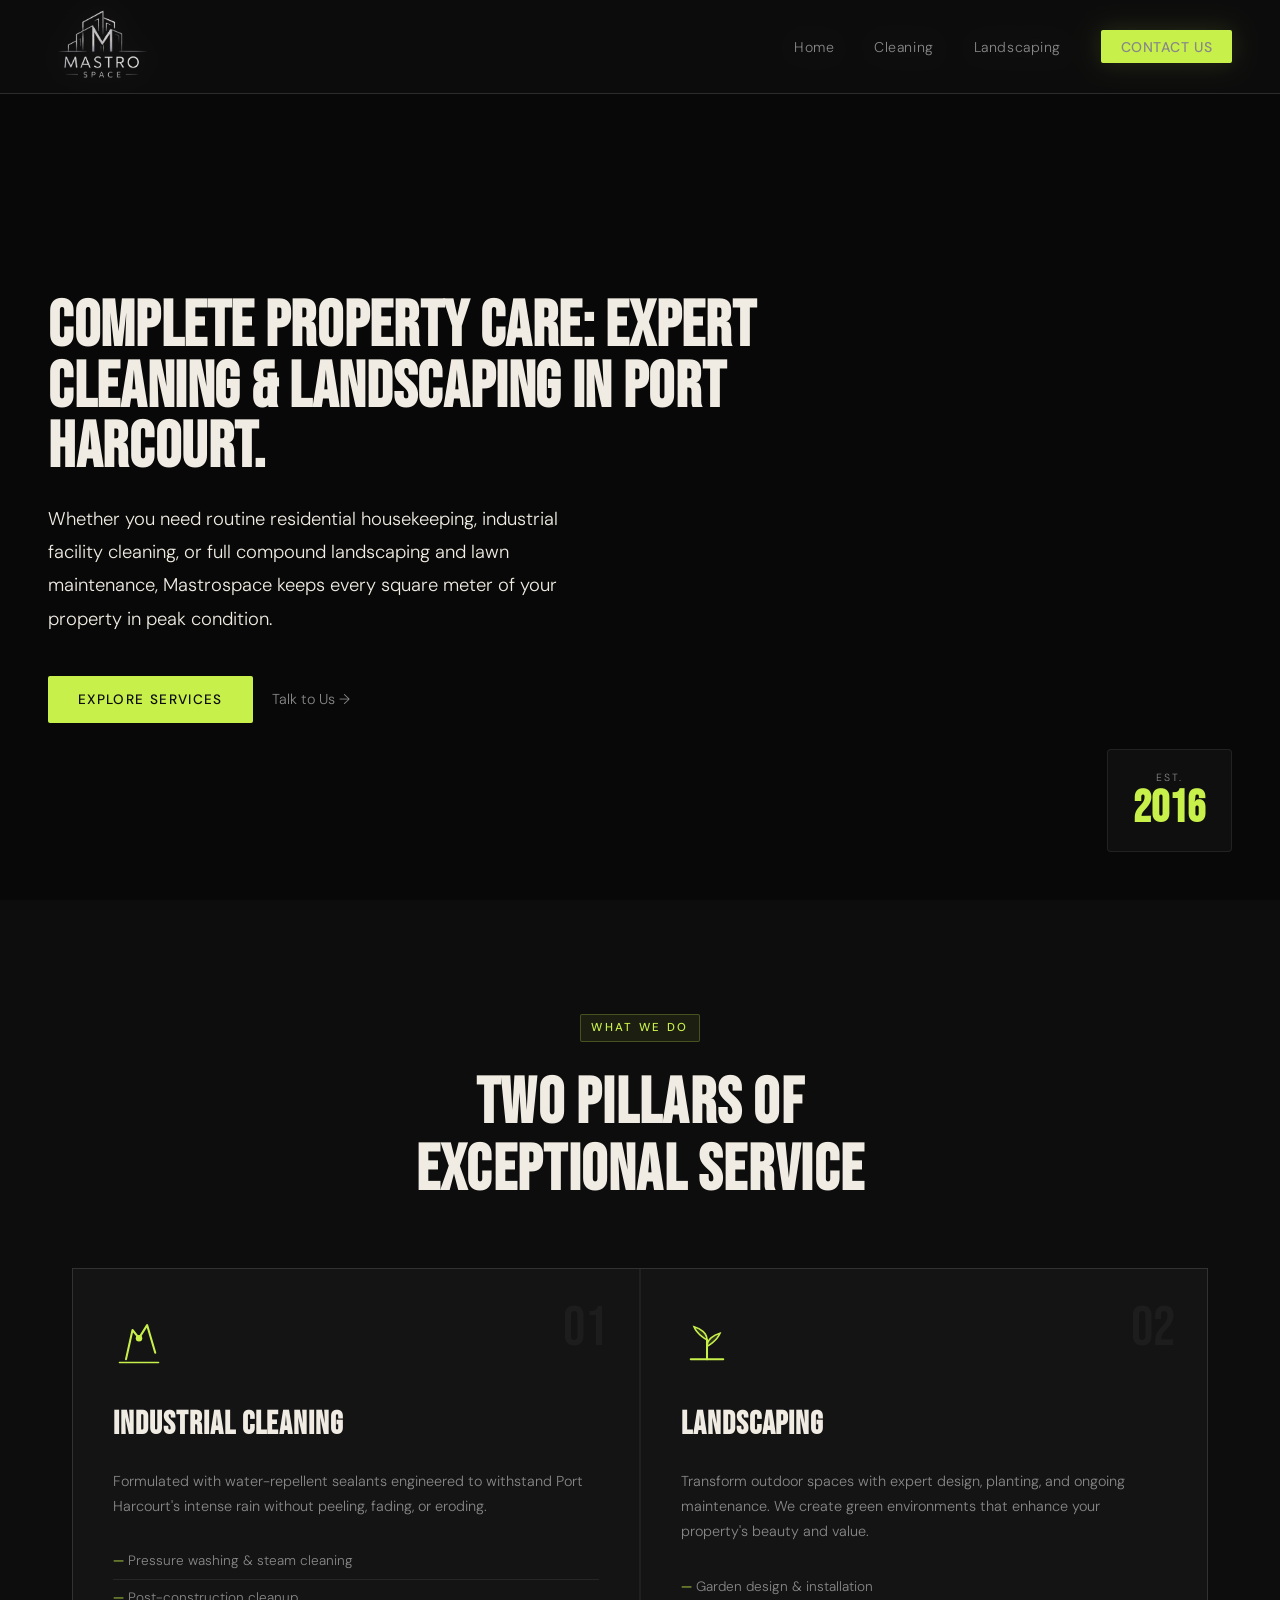
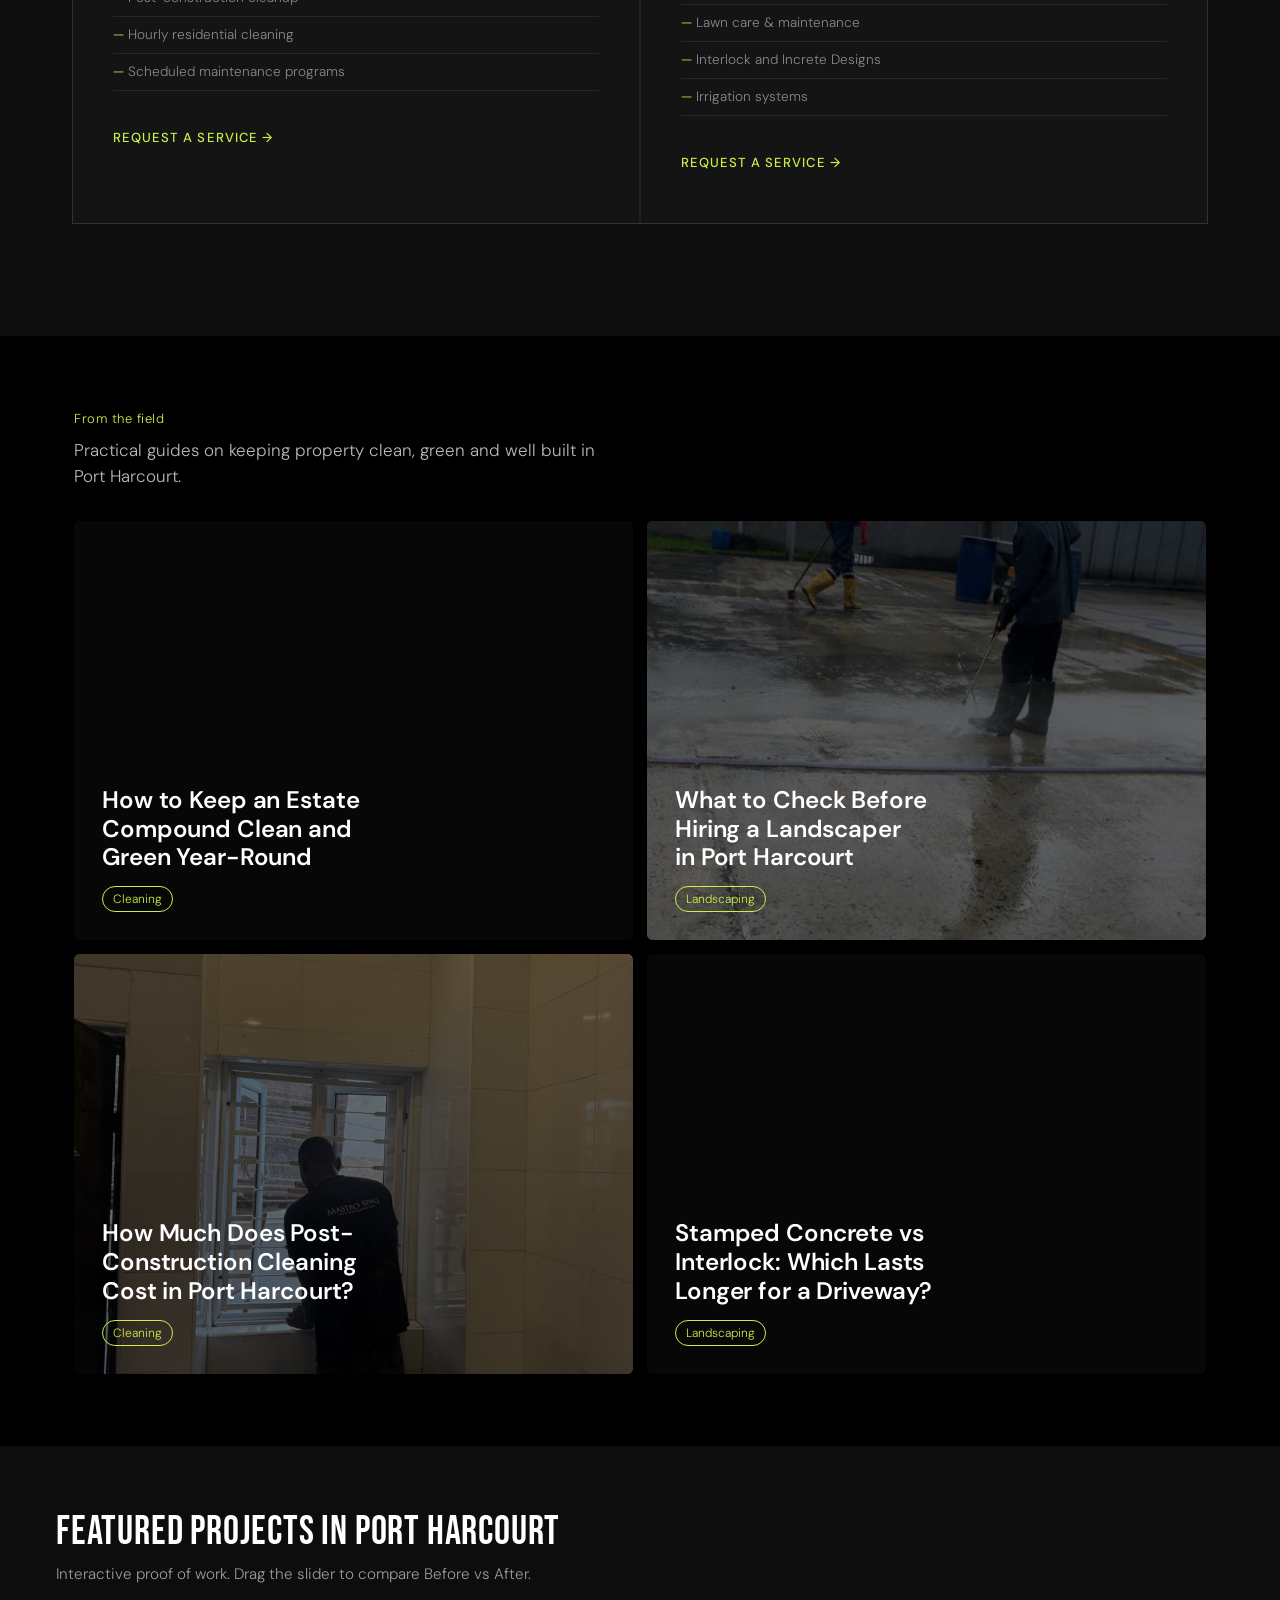
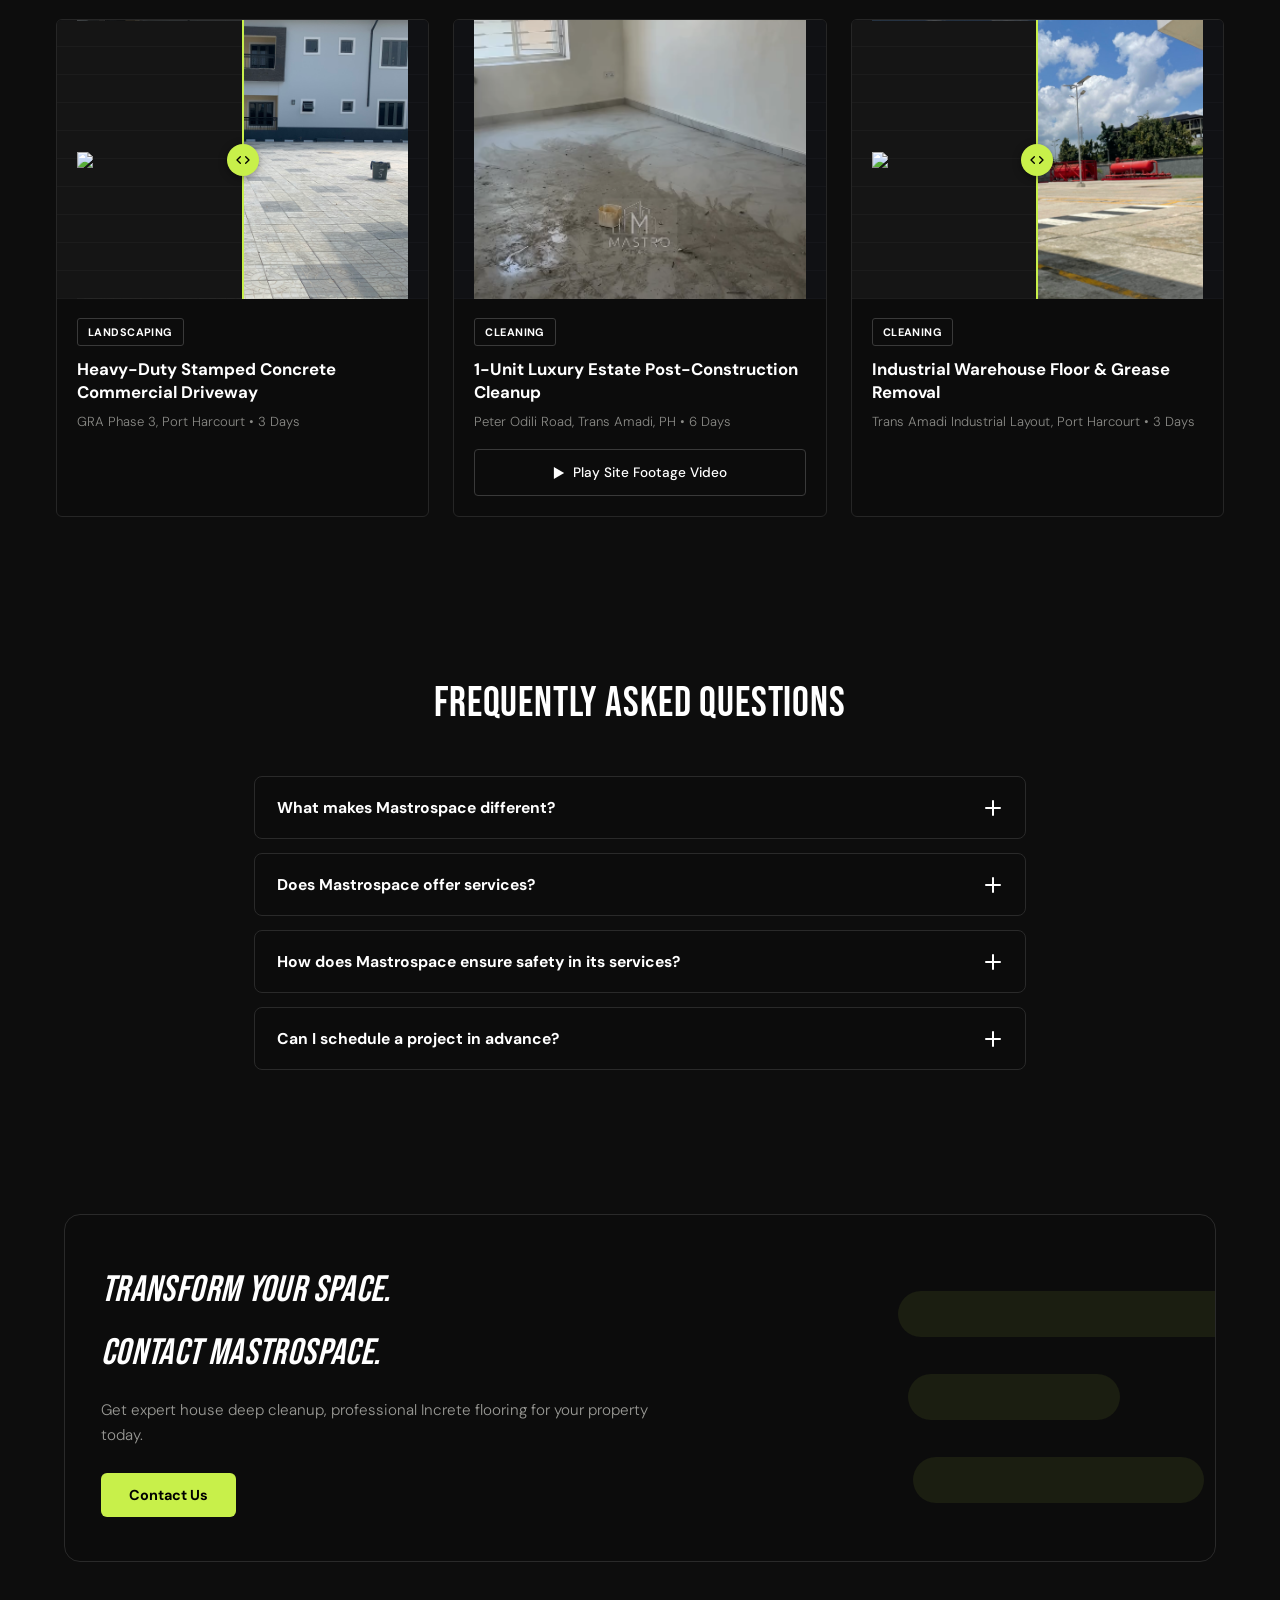
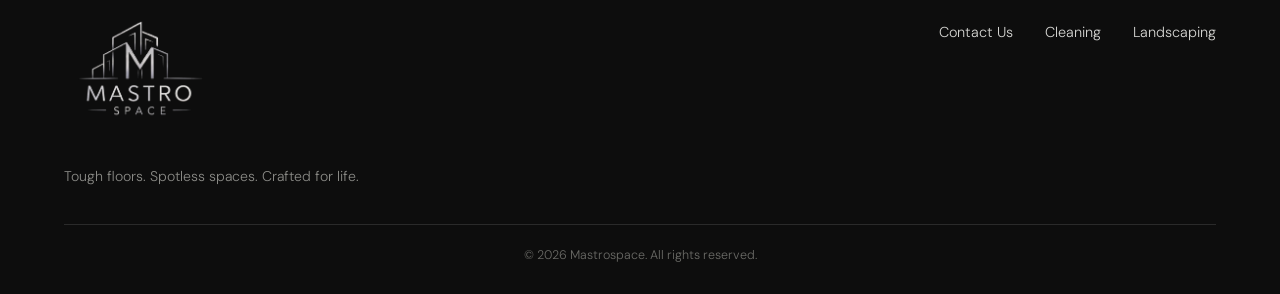
==== commit 865ac63d: "feat: redesigned the whole flow" ====
--- a/index.html
+++ b/index.html
@@ -1,84 +1,213 @@
-<!DOCTYPE html>
+<!doctype html>
+
+ <nav class="nav">
+      <div class="nav-logo">
+        <img src="images/logo-nobg.png" alt="Mastrospace Logo" />
+      </div>
+
+      <div class="overlay" id="overlay"></div>
+      <ul id="nav-links" class="nav-links ">
+        <li>
+          <button class="close-btn" id="closeBtn" aria-label="Close menu">
+            &times;
+          </button>
+        </li>
+
+        <li class="active"><a href="/">Home</a></li>
+        <!-- <li><a href="/">About</a></li> -->
+        <li><a href="/index.html#cleaning">Cleaning</a></li>
+        <li><a href="/index.html#landscaping">Landscaping</a></li>
+        <li>
+          <a href="/contact.html" class="nav-cta">Contact Us</a>
+        </li>
+      </ul>
+      <button class="menu-btn" id="menuBtn" aria-label="Open menu">
+        &#9776;
+      </button>
+    </nav>
 <html lang="en">
-<head>
-  <meta charset="UTF-8" />
-  <meta name="viewport" content="width=device-width, initial-scale=1.0" />
-  <title>Mastrospace — Painting,Industrial Cleaning, Furniture & Landscaping</title>
-  <link rel="stylesheet" href="styles.css" />
-  <link rel="preconnect" href="https://fonts.googleapis.com" />
-  <link rel="preconnect" href="https://fonts.gstatic.com" crossorigin />
-  <link href="https://fonts.googleapis.com/css2?family=Bebas+Neue&family=DM+Sans:ital,wght@0,300;0,400;0,500;1,300&display=swap" rel="stylesheet" />
+  <head>
+    <meta charset="UTF-8" />
+    <meta name="viewport" content="width=device-width, initial-scale=1.0" />
+    <title>Mastrospace — Industrial Cleaning & Landscaping</title>
+    <link rel="stylesheet" href="styles.css" />
+    <link rel="preconnect" href="https://fonts.googleapis.com" />
+    <link rel="preconnect" href="https://fonts.gstatic.com" crossorigin />
+    <link
+      href="https://fonts.googleapis.com/css2?family=Bebas+Neue&family=DM+Sans:ital,wght@0,300;0,400;0,500;1,300&display=swap"
+      rel="stylesheet"
+    />
+    <!-- Google tag (gtag.js) -->
+  <script
+    async
+    src="https://www.googletagmanager.com/gtag/js?id=G-6X5NNSM4YW"
+  ></script>
+  <script>
+    window.dataLayer = window.dataLayer || [];
+    function gtag() {
+      dataLayer.push(arguments);
+    }
+    gtag("js", new Date());
+
+    gtag("config", "G-6X5NNSM4YW");
+  </script>
+  </head>
   
-
-</head>
-<!-- Google tag (gtag.js) -->
-<script async src="https://www.googletagmanager.com/gtag/js?id=G-6X5NNSM4YW"></script>
-<script>
-  window.dataLayer = window.dataLayer || [];
-  function gtag(){dataLayer.push(arguments);}
-  gtag('js', new Date());
-
-  gtag('config', 'G-6X5NNSM4YW');
-</script>
-<body>
-<!-- https://gleeful-mousse-395a9f.netlify.app/  - advice generator
-https://fascinating-entremet-3c482b.netlify.app/ - chart 
-https://rad-sherbet-240fe4.netlify.app/  - newsletter signup
-https://lovelaces.netlify.app/ - sneakers site
-https://tubular-strudel-59cad3.netlify.app/ - easybank website
-https://sterlingflights.netlify.app/- flight booking website -->
-
-
-
-
-  <nav class="nav">
-    <div class="nav-logo">MASTRO<span>SPACE</span></div>
-    <ul class="nav-links">
-      <li><a href="#services">Services</a></li>
-      <li><a href="#about">About</a></li>
-      <li><a href="#contact">Contact</a></li>
-    </ul>
-    <a href="#contact" class="nav-cta">Get a Quote</a>
-  </nav>
-
-  <header class="hero">
-    <div class="hero-bg">
-      <div class="hero-grid"></div>
-    </div>
-    <div class="hero-content">
-     
-      <h1 class="hero-title">Heavy-Duty Stamped Concrete and Increte Flooring Solutions.</h1>
-      <p class="hero-sub">Say goodbye to cracked interlocking tiles and weed-infested driveways. Mastrospace engineers ultra-durable, high-gloss stamped concrete floors custom-built for Port Harcourt’s climate and heavy vehicle traffic.
-    </p>
-      <div class="hero-actions">
-        <a href="#services" class="btn-primary">Explore Services</a>
-        <a href="#contact" class="btn-ghost">Talk to Us →</a>
-      </div>
-    </div>
-    <div class="hero-badge">
-      <span>EST.</span>
-      <strong>2016</strong>
-    </div>
-  </header>
-  
-
-  <!-- gallery -->
-  <!-- gallery -->
-   <section class="gallery">
-      <h1 class="hero-title">Gallery</h1>
-    <div class="gallery-grid">
-      <div class="gallery-item"><img src="images/increte-before.png" alt="Gallery Image 1" /></div>
-      <div class="gallery-item"><img src="images/increte-after.png" alt="Gallery Image 2" /></div>
-      <div class="gallery-item"><img src="images/increte-two-before.png" alt="Gallery Image 3" /></div>
-      <div class="gallery-item"><img src="images/increte-two-after.png" alt="Gallery Image 4" /></div>
-      <div class="gallery-item"><img src="images/IMG_6997.PNG" alt="Gallery Image 5" /></div>
-      <div class="gallery-item"><img src="images/two.jpeg" alt="Gallery Image 6" /></div>
-    </div>
+  <body>
+    <nav class="nav">
+      <div class="nav-logo">
+        <img src="images/logo-nobg.png" alt="Mastrospace Logo" />
+      </div>
+
+      <div class="overlay" id="overlay"></div>
+      <ul id="nav-links" class="nav-links ">
+        <li>
+          <button class="close-btn" id="closeBtn" aria-label="Close menu">
+            &times;
+          </button>
+        </li>
+
+        <li class="active"><a href="/">Home</a></li>
+        <!-- <li><a href="#ab">About</a></li> -->
+        <li><a href="#cleaning">Cleaning</a></li>
+        <li><a href="#landscaping">Landscaping</a></li>
+        <li>
+          <a href="/contact.html" class="nav-cta">Contact Us</a>
+        </li>
+      </ul>
+      <button class="menu-btn" id="menuBtn" aria-label="Open menu">
+        &#9776;
+      </button>
+    </nav>
+
+    <header class="hero">
+      <div class="hero-bg">
+        <div class="hero-grid"></div>
+      </div>
+      <div class="hero-content">
+        <h1 class="hero-title">
+         Complete Property Care: Expert Cleaning & Landscaping in Port Harcourt.
+        </h1>
+        <p class="hero-sub">
+        Whether you need routine residential housekeeping, industrial facility cleaning, or full compound landscaping and lawn maintenance, Mastrospace keeps every square meter of your property in peak condition.
+        </p>
+        <div class="hero-actions">
+          <a href="#services" class="btn-primary">Explore Services</a>
+          <a href="/contact.html" class="btn-ghost">Talk to Us →</a>
+        </div>
+      </div>
+      <div class="hero-badge">
+        <span>EST.</span>
+        <strong>2016</strong>
+      </div>
+    </header>
+
+    <!--  -->
+    <!--  -->
+    <!-- services  -->
+    <section class="services" id="services">
+      <div class="container">
+        <div class="section-header">
+          <span class="label">What We Do</span>
+          <h2>Two Pillars of<br />Exceptional Service</h2>
+        </div>
+        <div class="services-grid">
+          <!-- service 1 -->
+          <div class="service-card visible" id="cleaning" data-num="01">
+            <div class="service-icon">
+              <svg
+                viewBox="0 0 64 64"
+                fill="none"
+                xmlns="http://www.w3.org/2000/svg"
+              >
+                <path
+                  d="M16 52L24 16L32 26L42 10L52 44"
+                  stroke="currentColor"
+                  stroke-width="2.5"
+                  stroke-linecap="round"
+                  stroke-linejoin="round"
+                />
+                <circle cx="32" cy="26" r="4" fill="currentColor" />
+                <path
+                  d="M8 56h48"
+                  stroke="currentColor"
+                  stroke-width="2"
+                  stroke-linecap="round"
+                />
+              </svg>
+            </div>
+            <h3>Industrial Cleaning</h3>
+            <p>
+              Formulated with water-repellent sealants engineered to withstand
+              Port Harcourt's intense rain without peeling, fading, or eroding.
+            </p>
+            <ul>
+              <li>Pressure washing & steam cleaning</li>
+              <li>Post-construction cleanup</li>
+              <li>Hourly residential cleaning</li>
+              <li>Scheduled maintenance programs</li>
+            </ul>
+            <a href="#contact" class="card-link">Request a Service →</a>
+          </div>
+
+          <!-- landscaping -->
+          <div class="service-card visible" data-num="02" id="landscaping">
+            <div class="service-icon">
+              <svg
+                viewBox="0 0 64 64"
+                fill="none"
+                xmlns="http://www.w3.org/2000/svg"
+              >
+                <path
+                  d="M32 52V28"
+                  stroke="currentColor"
+                  stroke-width="2.5"
+                  stroke-linecap="round"
+                />
+                <path
+                  d="M32 28C32 28 20 22 16 12c8 2 16 8 16 16z"
+                  stroke="currentColor"
+                  stroke-width="2"
+                  fill="currentColor"
+                  fill-opacity="0.15"
+                />
+                <path
+                  d="M32 36C32 36 44 30 48 20c-8 2-16 8-16 16z"
+                  stroke="currentColor"
+                  stroke-width="2"
+                  fill="currentColor"
+                  fill-opacity="0.15"
+                />
+                <path
+                  d="M12 52h40"
+                  stroke="currentColor"
+                  stroke-width="2.5"
+                  stroke-linecap="round"
+                />
+              </svg>
+            </div>
+            <h3>Landscaping</h3>
+            <p>
+              Transform outdoor spaces with expert design, planting, and ongoing
+              maintenance. We create green environments that enhance your
+              property's beauty and value.
+            </p>
+            <ul>
+              <li>Garden design & installation</li>
+              <li>Lawn care & maintenance</li>
+              <li>Interlock and Increte Designs</li>
+              <li>Irrigation systems</li>
+            </ul>
+            <a href="#contact" class="card-link">Request a Service →</a>
+          </div>
+        </div>
+      </div>
     </section>
-  <!-- gallery -->
-  <!-- gallery -->
-
-  <section class="ticker">
+    <!--  -->
+    <!--  -->
+    <!--  -->
+
+    <!-- <section class="ticker">
     <div class="ticker-inner">
       <span>Cleaning Services</span>
       <span class="dot">◆</span>
@@ -105,237 +234,751 @@
       <span>Painting</span>
       <span class="dot">◆</span>
     </div>
-  </section>
-
-  <section class="services" id="services">
-    <div class="container">
-      <div class="section-header">
-        <span class="label">What We Do</span>
-        <h2>Four Pillars of<br />Exceptional Service</h2>
-      </div>
-      <div class="services-grid">
-
-        <div class="service-card" data-num="01">
-          <div class="service-icon">
-            <svg viewBox="0 0 64 64" fill="none" xmlns="http://www.w3.org/2000/svg">
-              <path d="M16 52L24 16L32 26L42 10L52 44" stroke="currentColor" stroke-width="2.5" stroke-linecap="round" stroke-linejoin="round"/>
-              <circle cx="32" cy="26" r="4" fill="currentColor"/>
-              <path d="M8 56h48" stroke="currentColor" stroke-width="2" stroke-linecap="round"/>
+  </section> -->
+
+    <!--  -->
+    <!--  -->
+    <!--  -->
+    <!-- blogs section  -->
+    <!-- blogs section  -->
+    <!-- blogs section  -->
+    <!-- blogs section starts  -->
+
+    <section class="mstr-bx" aria-labelledby="mstr-bx-label">
+      <div class="mstr-bx__wrap">
+        <header class="mstr-bx__head">
+          <p class="mstr-bx__eyebrow" id="mstr-bx-label">From the field</p>
+          <p class="mstr-bx__lede">
+            Practical guides on keeping property clean, green and well built in
+            Port Harcourt.
+          </p>
+        </header>
+
+        <div class="mstr-bx__stage">
+          <ul class="mstr-bx__track" data-mstr-bx-track>
+            <li class="mstr-bx__slide">
+              <a
+                class="mstr-bx__card"
+                href="blog/keep-estate-compound-clean-and-green.html"
+              >
+                <span
+                  class="mstr-bx__img"
+                  style="
+                    background-image: url(&quot;/images/mstr-bg-three.jpg&quot;);
+                  "
+                  role="img"
+                  aria-label=""
+                ></span>
+                <span class="mstr-bx__shade"></span>
+                <span class="mstr-bx__copy">
+                  <span class="mstr-bx__title"
+                    >How to Keep an Estate Compound Clean and Green
+                    Year-Round</span
+                  >
+                  <span class="mstr-bx__tag">Cleaning</span>
+                </span>
+                <span class="mstr-bx__go" aria-hidden="true">
+                  <svg
+                    viewBox="0 0 24 24"
+                    width="18"
+                    height="18"
+                    fill="none"
+                    stroke="currentColor"
+                    stroke-width="2"
+                    stroke-linecap="round"
+                    stroke-linejoin="round"
+                  >
+                    <path d="M7 17 17 7M8 7h9v9" />
+                  </svg>
+                </span>
+              </a>
+            </li>
+
+            <li class="mstr-bx__slide">
+              <a
+                class="mstr-bx__card"
+                href="blog/what-to-check-before-hiring-a-landscaper.html"
+              >
+                <span
+                  class="mstr-bx__img"
+                  style="
+                    background-image: url(&quot;/images/mstr-bg-two.jpg&quot;);
+                  "
+                  role="img"
+                  aria-label=""
+                ></span>
+                <span class="mstr-bx__shade"></span>
+                <span class="mstr-bx__copy">
+                  <span class="mstr-bx__title"
+                    >What to Check Before Hiring a Landscaper in Port
+                    Harcourt</span
+                  >
+                  <span class="mstr-bx__tag">Landscaping</span>
+                </span>
+                <span class="mstr-bx__go" aria-hidden="true">
+                  <svg
+                    viewBox="0 0 24 24"
+                    width="18"
+                    height="18"
+                    fill="none"
+                    stroke="currentColor"
+                    stroke-width="2"
+                    stroke-linecap="round"
+                    stroke-linejoin="round"
+                  >
+                    <path d="M7 17 17 7M8 7h9v9" />
+                  </svg>
+                </span>
+              </a>
+            </li>
+
+            <li class="mstr-bx__slide">
+              <a
+                class="mstr-bx__card"
+                href="blog/post-construction-cleaning-cost-port-harcourt.html"
+              >
+                <span
+                  class="mstr-bx__img"
+                  style="
+                    background-image: url(&quot;/images/mstr-bg-five.jpg&quot;);
+                  "
+                  role="img"
+                  aria-label=""
+                ></span>
+                <span class="mstr-bx__shade"></span>
+                <span class="mstr-bx__copy">
+                  <span class="mstr-bx__title"
+                    >How Much Does Post-Construction Cleaning Cost in Port
+                    Harcourt?</span
+                  >
+                  <span class="mstr-bx__tag">Cleaning</span>
+                </span>
+                <span class="mstr-bx__go" aria-hidden="true">
+                  <svg
+                    viewBox="0 0 24 24"
+                    width="18"
+                    height="18"
+                    fill="none"
+                    stroke="currentColor"
+                    stroke-width="2"
+                    stroke-linecap="round"
+                    stroke-linejoin="round"
+                  >
+                    <path d="M7 17 17 7M8 7h9v9" />
+                  </svg>
+                </span>
+              </a>
+            </li>
+
+            <li class="mstr-bx__slide">
+              <a
+                class="mstr-bx__card"
+                href="blog/stamped-concrete-vs-interlock.html"
+              >
+                <span
+                  class="mstr-bx__img"
+                  style="
+                    background-image: url(&quot;/images/site-one/IMG_1380.png&quot;);
+                  "
+                  role="img"
+                  aria-label=""
+                ></span>
+                <span class="mstr-bx__shade"></span>
+                <span class="mstr-bx__copy">
+                  <span class="mstr-bx__title"
+                    >Stamped Concrete vs Interlock: Which Lasts Longer for a
+                    Driveway?</span
+                  >
+                  <span class="mstr-bx__tag">Landscaping</span>
+                </span>
+                <span class="mstr-bx__go" aria-hidden="true">
+                  <svg
+                    viewBox="0 0 24 24"
+                    width="18"
+                    height="18"
+                    fill="none"
+                    stroke="currentColor"
+                    stroke-width="2"
+                    stroke-linecap="round"
+                    stroke-linejoin="round"
+                  >
+                    <path d="M7 17 17 7M8 7h9v9" />
+                  </svg>
+                </span>
+              </a>
+            </li>
+          </ul>
+
+          <!-- Mobile only -->
+          <div class="mstr-bx__nav" data-mstr-bx-nav>
+            <button
+              type="button"
+              class="mstr-bx__btn"
+              data-mstr-bx-prev
+              aria-label="Previous article"
+            >
+              <svg
+                viewBox="0 0 24 24"
+                width="20"
+                height="20"
+                fill="none"
+                stroke="currentColor"
+                stroke-width="2"
+                stroke-linecap="round"
+                stroke-linejoin="round"
+              >
+                <path d="M15 6l-6 6 6 6" />
+              </svg>
+            </button>
+            <span class="mstr-bx__count" aria-live="polite"
+              ><span data-mstr-bx-now>1</span> / 4</span
+            >
+            <button
+              type="button"
+              class="mstr-bx__btn"
+              data-mstr-bx-next
+              aria-label="Next article"
+            >
+              <svg
+                viewBox="0 0 24 24"
+                width="20"
+                height="20"
+                fill="none"
+                stroke="currentColor"
+                stroke-width="2"
+                stroke-linecap="round"
+                stroke-linejoin="round"
+              >
+                <path d="M9 6l6 6-6 6" />
+              </svg>
+            </button>
+          </div>
+        </div>
+      </div>
+    </section>
+
+    <!-- blogs section  -->
+    <!-- blogs section  -->
+    <!-- blogs section ends -->
+    <!--  -->
+    <!--  -->
+    <!--  -->
+    <!--  -->
+    <!-- project section starts -->
+    <!-- project section starts -->
+
+    <section class="ms-projects-section">
+      <div class="ms-projects-header">
+        <div class="ms-projects-heading-group">
+          <h2 class="ms-projects-title">Featured Projects in Port Harcourt</h2>
+          <p class="ms-projects-subtitle">
+            Interactive proof of work. Drag the slider to compare Before vs
+            After.
+          </p>
+        </div>
+        <!-- <button type="button" class="ms-projects-view-all">
+          VIEW ALL PROJECTS (6)
+          <svg
+            class="ms-projects-view-all-arrow"
+            width="14"
+            height="14"
+            viewBox="0 0 14 14"
+            fill="none"
+            xmlns="http://www.w3.org/2000/svg"
+          >
+            <path
+              d="M1 7H13M13 7L7.5 1.5M13 7L7.5 12.5"
+              stroke="currentColor"
+              stroke-width="1.5"
+              stroke-linecap="round"
+              stroke-linejoin="round"
+            />
+          </svg>
+        </button> -->
+      </div>
+
+      <div class="ms-projects-grid">
+        <!-- Card 1 -->
+        <article class="ms-projects-card">
+          <div class="ms-projects-media" data-ms-projects-slider>
+          
+            <div class="ms-projects-media-layer ms-projects-media-after">
+           
+             <img src="/images/site-one/increte-after.png" draggable="false" />
+             
+            </div>
+            <div class="ms-projects-media-layer ms-projects-media-before">
+             <img src="/images/site-one/increte-before.png"/>
+             
+             
+            </div>
+            <div class="ms-projects-slider-line"></div>
+            <!-- after -->
+            <div class="ms-projects-slider-handle">
+              <svg
+                class="ms-projects-slider-handle-icon"
+                viewBox="0 0 24 24"
+                fill="none"
+                xmlns="http://www.w3.org/2000/svg"
+              >
+                <path
+                  d="M8 7L3 12L8 17M16 7L21 12L16 17"
+                  stroke="currentColor"
+                  stroke-width="2"
+                  stroke-linecap="round"
+                  stroke-linejoin="round"
+                />
+              </svg>
+            </div>
+          </div>
+          <div class="ms-projects-card-body">
+            <span class="ms-projects-tag"> 
+              LANDSCAPING </span>
+            <h3 class="ms-projects-card-title">
+           
+              
+              Heavy-Duty Stamped Concrete Commercial Driveway
+            </h3>
+            <p class="ms-projects-card-meta">
+              GRA Phase 3, Port Harcourt • 3 Days
+            </p>
+            <!-- <button type="button" class="ms-projects-play-btn">
+              <svg
+                class="ms-projects-play-icon"
+                viewBox="0 0 12 14"
+                fill="currentColor"
+                xmlns="http://www.w3.org/2000/svg"
+              >
+                <path d="M0 0L12 7L0 14V0Z" />
+              </svg>
+              Play Site Footage Video
+            </button> -->
+          </div>
+        </article>
+
+        <!-- Card 2 -->
+        <article class="ms-projects-card">
+          <div class="ms-projects-media">
+          
+          
+            <div class="ms-projects-media-layer ">
+             <img src="/images/site-four/cleaning-before.png" draggable="false" />
+          
+              
+            </div>
+           
+           
+          </div>
+          <div class="ms-projects-card-body">
+            <span class="ms-projects-tag"> CLEANING</span>
+            <h3 class="ms-projects-card-title">
+                1-Unit Luxury Estate Post-Construction Cleanup
+            </h3>
+            <p class="ms-projects-card-meta">
+              Peter Odili Road, Trans Amadi, PH  • 6 Days
+            </p>
+           <a
+  href="https://www.instagram.com/reel/DfT_P6Puwm5/"
+  target="_blank"
+  rel="noopener noreferrer"
+  class="ms-projects-play-btn"
+>
+  <svg
+    class="ms-projects-play-icon"
+    viewBox="0 0 12 14"
+    fill="currentColor"
+    xmlns="http://www.w3.org/2000/svg"
+  >
+    <path d="M0 0L12 7L0 14V0Z" />
+  </svg>
+  Play Site Footage Video
+</a>
+          </div>
+        </article>
+
+        <!-- Card 3 -->
+        <article class="ms-projects-card">
+          <div class="ms-projects-media" data-ms-projects-slider>
+           
+            <div class="ms-projects-media-layer ms-projects-media-after">
+              
+           
+             <img src="/images/washing-after.png" draggable="false"/>
+            </div>
+            <div class="ms-projects-media-layer ms-projects-media-before">
+             
+              <img src="/images/site-three/IMG_7014.png" draggable="false"/>
+             
+            </div>
+            <div class="ms-projects-slider-line"></div>
+            <div class="ms-projects-slider-handle">
+              <svg
+                class="ms-projects-slider-handle-icon"
+                viewBox="0 0 24 24"
+                fill="none"
+                xmlns="http://www.w3.org/2000/svg"
+              >
+                <path
+                  d="M8 7L3 12L8 17M16 7L21 12L16 17"
+                  stroke="currentColor"
+                  stroke-width="2"
+                  stroke-linecap="round"
+                  stroke-linejoin="round"
+                />
+              </svg>
+            </div>
+          </div>
+          <div class="ms-projects-card-body">
+            <span class="ms-projects-tag">CLEANING</span>
+            <h3 class="ms-projects-card-title">
+              Industrial Warehouse Floor &amp; Grease Removal
+            </h3>
+            <p class="ms-projects-card-meta">
+              Trans Amadi Industrial Layout, Port Harcourt • 3 Days
+            </p>
+         
+          </div>
+        </article>
+      </div>
+    </section>
+
+    <!-- project section ends -->
+    <!-- project section ends -->
+
+    <!-- faq section starts -->
+    <!-- faq section starts -->
+    <!-- faq section starts -->
+    <!-- faq section starts -->
+    <!-- faq section starts -->
+
+    <section class="ms-faq-section">
+      <h2 class="ms-faq-title">Frequently Asked Questions</h2>
+
+      <div class="ms-faq-list" data-ms-faq-list>
+        <div class="ms-faq-item">
+          <button type="button" class="ms-faq-question" data-ms-faq-trigger>
+            What makes Mastrospace different?
+            <svg
+              class="ms-faq-icon"
+              viewBox="0 0 20 20"
+              fill="none"
+              xmlns="http://www.w3.org/2000/svg"
+            >
+              <path
+                d="M10 3V17M3 10H17"
+                stroke="currentColor"
+                stroke-width="2"
+                stroke-linecap="round"
+              />
             </svg>
-          </div>
-          <h3>Cleaning Services</h3>
-          <p>Heavy-duty cleaning solutions for factories, warehouses, commercial kitchens, and large facilities. We remove grease, grime, and industrial residue to the highest standards.</p>
-          <ul>
-            <li>Pressure washing & steam cleaning</li>
-            <li>Post-construction cleanup</li>
-            <li>Hourly residential cleaning</li>
-            <li>Scheduled maintenance programs</li>
-          </ul>
-          <a href="#contact" class="card-link">Request a Service →</a>
-        </div>
-
-        <div class="service-card featured" data-num="02">
-          <div class="service-icon">
-            <svg viewBox="0 0 64 64" fill="none" xmlns="http://www.w3.org/2000/svg">
-              <rect x="10" y="32" width="44" height="20" rx="2" stroke="currentColor" stroke-width="2.5"/>
-              <path d="M18 32V20a4 4 0 0 1 4-4h20a4 4 0 0 1 4 4v12" stroke="currentColor" stroke-width="2.5"/>
-              <path d="M10 44h44" stroke="currentColor" stroke-width="2"/>
-              <circle cx="22" cy="52" r="3" fill="currentColor"/>
-              <circle cx="42" cy="52" r="3" fill="currentColor"/>
+          </button>
+          <div class="ms-faq-answer-wrap">
+            <div class="ms-faq-answer-inner">
+              <p class="ms-faq-answer">
+              Mastrospace stands out by integrating industrial cleaning, custom furniture, landscaping, and precision painting, while using heavy-duty stamped concrete and Increte flooring engineered to withstand Port Harcourt's climate and traffic.
+              </p>
+            </div>
+          </div>
+        </div>
+
+        <div class="ms-faq-item">
+          <button type="button" class="ms-faq-question" data-ms-faq-trigger>
+            Does Mastrospace offer services?
+            <svg
+              class="ms-faq-icon"
+              viewBox="0 0 20 20"
+              fill="none"
+              xmlns="http://www.w3.org/2000/svg"
+            >
+              <path
+                d="M10 3V17M3 10H17"
+                stroke="currentColor"
+                stroke-width="2"
+                stroke-linecap="round"
+              />
             </svg>
-          </div>
-          <h3>Furniture Works</h3>
-          <p>Custom fabrication, restoration, and installation of furniture for offices, hotels, and residential spaces. From concept to completion, we craft pieces that last.</p>
-          <ul>
-            <li>Custom design & fabrication</li>
-            <li>Restoration & upholstery</li>
-            <li>Commercial fit-outs</li>
-            <li>Installation & assembly</li>
-          </ul>
-          <a href="#contact" class="card-link">Request a Service →</a>
-        </div>
-
-        <div class="service-card" data-num="03">
-          <div class="service-icon">
-            <svg viewBox="0 0 64 64" fill="none" xmlns="http://www.w3.org/2000/svg">
-              <path d="M32 52V28" stroke="currentColor" stroke-width="2.5" stroke-linecap="round"/>
-              <path d="M32 28C32 28 20 22 16 12c8 2 16 8 16 16z" stroke="currentColor" stroke-width="2" fill="currentColor" fill-opacity="0.15"/>
-              <path d="M32 36C32 36 44 30 48 20c-8 2-16 8-16 16z" stroke="currentColor" stroke-width="2" fill="currentColor" fill-opacity="0.15"/>
-              <path d="M12 52h40" stroke="currentColor" stroke-width="2.5" stroke-linecap="round"/>
+          </button>
+          <div class="ms-faq-answer-wrap">
+            <div class="ms-faq-answer-inner">
+              <p class="ms-faq-answer">
+             Mastrospace provides professional services—specifically industrial cleaning, custom furniture, landscaping, precision painting, and heavy-duty stamped concrete and Increte flooring.
+              </p>
+            </div>
+          </div>
+        </div>
+
+        <div class="ms-faq-item">
+          <button type="button" class="ms-faq-question" data-ms-faq-trigger>
+            How does Mastrospace ensure safety in its services?
+            <svg
+              class="ms-faq-icon"
+              viewBox="0 0 20 20"
+              fill="none"
+              xmlns="http://www.w3.org/2000/svg"
+            >
+              <path
+                d="M10 3V17M3 10H17"
+                stroke="currentColor"
+                stroke-width="2"
+                stroke-linecap="round"
+              />
             </svg>
-          </div>
-          <h3>Landscaping</h3>
-          <p>Transform outdoor spaces with expert design, planting, and ongoing maintenance. We create green environments that enhance your property's beauty and value.</p>
-          <ul>
-            <li>Garden design & installation</li>
-            <li>Lawn care & maintenance</li>
-            <li>Interlock and Increte Designs</li>
-            <li>Irrigation systems</li>
-          </ul>
-          <a href="#contact" class="card-link">Request a Service →</a>
-        </div>
-
-         <div class="service-card featured" data-num="04">
-          <div class="service-icon">
-            <svg viewBox="0 0 64 64" fill="none" xmlns="http://www.w3.org/2000/svg">
-              <path d="M32 52V28" stroke="currentColor" stroke-width="2.5" stroke-linecap="round"/>
-              <path d="M32 28C32 28 20 22 16 12c8 2 16 8 16 16z" stroke="currentColor" stroke-width="2" fill="currentColor" fill-opacity="0.15"/>
-              <path d="M32 36C32 36 44 30 48 20c-8 2-16 8-16 16z" stroke="currentColor" stroke-width="2" fill="currentColor" fill-opacity="0.15"/>
-              <path d="M12 52h40" stroke="currentColor" stroke-width="2.5" stroke-linecap="round"/>
+          </button>
+          <div class="ms-faq-answer-wrap">
+            <div class="ms-faq-answer-inner">
+              <p class="ms-faq-answer">
+               Mastrospace ensures safety across its multi-service operations by deploying trained personnel, utilizing specialized industrial-grade equipment, following strict protocols for chemical handling during industrial cleaning, and enforcing site-specific safety measures for heavy landscaping and stamped concrete installations.
+              </p>
+            </div>
+          </div>
+        </div>
+
+        <div class="ms-faq-item">
+          <button type="button" class="ms-faq-question" data-ms-faq-trigger>
+            Can I schedule a project in advance?
+            <svg
+              class="ms-faq-icon"
+              viewBox="0 0 20 20"
+              fill="none"
+              xmlns="http://www.w3.org/2000/svg"
+            >
+              <path
+                d="M10 3V17M3 10H17"
+                stroke="currentColor"
+                stroke-width="2"
+                stroke-linecap="round"
+              />
             </svg>
-          </div>
-          <h3>Painting</h3>
-          <p>Professional interior and exterior painting services to transform your space with vibrant colors and lasting finishes.</p>
-          <ul>
-            <li>Interior painting</li>
-            <li>Exterior painting</li>
-            <li>Trim & detail work</li>
-            <li>Color consultation</li>
-          </ul>
-          <a href="#contact" class="card-link">Request a Service →</a>
-        </div>
-
-      </div>
-    </div>
-  </section>
-
-  <section class="about" id="about">
-    <div class="container about-inner">
-      <div class="about-visual">
-        <div class="about-block a1">
-           <img src="images/two.jpeg"/>
-        </div>
-        <div class="about-block a2">
-
-          <img src="images/IMG_6997.PNG"/>
-        </div>
-        <div class="about-stat">
-          <strong>500+</strong>
-          <span>Projects<br />Completed</span>
-        </div>
-        <div class="about-stat s2">
-          <strong>10+</strong>
-          <span>Years of<br />Experience</span>
-        </div>
-      </div>
-      <div class="about-text">
-        <span class="label">About Us</span>
-        <h2>Built on Precision.<br />Driven by Pride.</h2>
-        <p>Mastrospace was founded with a single belief: every space deserves to be treated with care. Whether we're painting your space or deep-cleaning a home or an industrial facility, crafting a bespoke furniture piece, or reshaping an outdoor garden, we bring the same level of mastery to every job.</p>
-        <p>Our team of skilled professionals has served hundreds of clients across residential, commercial, and industrial sectors. We don't just complete tasks — we raise the standard.</p>
-        <div class="about-vals">
-          <div class="val"><span>✦</span> Reliability</div>
-          <div class="val"><span>✦</span> Attention to Detail</div>
-          <div class="val"><span>✦</span> Client-First Approach</div>
-        </div>
-      </div>
-    </div>
-  </section>
-
-  <section class="contact" id="contact">
-    <div class="container">
-      <div class="contact-wrapper">
-        <div class="contact-info">
-          <span class="label">Get In Touch</span>
-          <h2>Let's Work<br />Together.</h2>
-          <p>Ready to transform your space? Reach out and we'll get back to you within 24 hours with a tailored quote.</p>
-          <div class="contact-details">
-            <div class="detail">
-              <div class="detail-icon">📍</div>
-              <div>
-                <strong>Location</strong>
-                <span>Rivers State, Nigeria</span>
-              </div>
-            </div>
-            <div class="detail">
-              <div class="detail-icon">📞</div>
-              <div>
-                <strong>Phone</strong>
-                <span>+234 703 445 9447</span>
-                <span>|</span>
-                <span>+234 810 664 1285</span>
-              </div>
-            </div>
-            <div class="detail">
-              <div class="detail-icon">✉️</div>
-              <div>
-                <strong>Email</strong>
-                <span>serv@mastrospace.com</span>
-              </div>
-            </div>
-            <div class="detail">
-              <div class="detail-icon">📞</div>
-              <div>
-                <strong>Social Media Handles</strong>
-                <span>@mastrospace</span>
-              </div>
-            </div>
-          </div>
-        </div>
-
-
-        <div class="contact-form-wrap">
-          <form class="contact-form" id="contactForm">
-            <div class="form-row">
-              <div class="form-group">
-                <label for="name">Full Name</label>
-                <input type="text" id="name" name="name" placeholder="John Doe" required />
-              </div>
-              <div class="form-group">
-                <label for="email">Email Address</label>
-                <input type="email" id="email" name="email" placeholder="john@example.com" required />
-              </div>
-            </div>
-            <div class="form-group">
-              <label for="service">Service Interested In</label>
-              <select id="service" name="service">
-                <option value="">Select a service</option>
-                <option value="cleaning">Cleaning Services</option>
-                <option value="furniture">Furniture Works</option>
-                <option value="landscaping">Landscaping</option>
-                <option value="painting">Painting</option>
-                <option value="multiple">Multiple Services</option>
-              </select>
-            </div>
-            <div class="form-group">
-              <label for="message">Your Message</label>
-              <textarea id="message" name="message" rows="5" placeholder="Tell us about your project..." required></textarea>
-            </div>
-            <button type="submit" class="btn-submit">Send Message <span>→</span></button>
-            <p class="form-note" id="formNote"></p>
-          </form>
-        </div>
-      </div>
-    </div>
-  </section>
-
-  <footer class="footer">
-    <div class="container footer-inner">
-      <div class="footer-logo">MASTRO<span>SPACE</span></div>
-      <p>© 2026 Mastrospace. All rights reserved.</p>
-      <div class="footer-links">
-        <a href="#services">Services</a>
-        <a href="#about">About</a>
-        <a href="#contact">Contact</a>
-      </div>
-    </div>
-  </footer>
-
-  <script>
-    document.getElementById('contactForm').addEventListener('submit', function(e) {
-      e.preventDefault();
-      const note = document.getElementById('formNote');
-      note.textContent = '✔ Message sent! We\'ll be in touch within 24 hours.';
-      note.style.color = '#a3e635';
-      this.reset();
-    });
-
-    const observer = new IntersectionObserver((entries) => {
-      entries.forEach(e => { if (e.isIntersecting) e.target.classList.add('visible'); });
-    }, { threshold: 0.1 });
-
-    document.querySelectorAll('.service-card, .about-inner, .contact-wrapper').forEach(el => observer.observe(el));
-  </script>
-
-</body>
-</html>+          </button>
+          <div class="ms-faq-answer-wrap">
+            <div class="ms-faq-answer-inner">
+              <p class="ms-faq-answer">
+              Yes, clients can schedule a project in advance with Mastrospace to secure their preferred timeline and ensure proper resource allocation for industrial cleaning, landscaping, or concrete installations.
+              </p>
+            </div>
+          </div>
+        </div>
+      </div>
+    </section>
+
+    <!-- =========================================================
+     CTA MARKUP
+     ========================================================= -->
+    <section class="ms-cta-section">
+      <div class="ms-cta-card">
+        <div class="ms-cta-decor" aria-hidden="true">
+          <div class="ms-cta-decor-pill ms-cta-decor-pill-1"></div>
+          <div class="ms-cta-decor-pill ms-cta-decor-pill-2"></div>
+          <div class="ms-cta-decor-pill ms-cta-decor-pill-3"></div>
+        </div>
+        <div class="ms-cta-content">
+          <h2 class="ms-cta-heading">Transform Your Space. <br/>
+             Contact Mastrospace.</h2>
+          <p class="ms-cta-copy">
+            Get expert house deep cleanup, professional Increte flooring for your property today.
+          </p>
+          <button type="button" class="ms-cta-btn">Contact Us</button>
+        </div>
+      </div>
+    </section>
+
+    <!-- =========================================================
+     FOOTER MARKUP
+     ========================================================= -->
+    <footer class="ms-footer">
+      <div class="ms-footer-top">
+        <div class="ms-footer-brand">
+          <div class="ms-footer-logo">
+            <img
+              src="/images/logo-nobg.png"
+              alt="Mastrospace Logo"
+              class="ms-footer-logo"
+            />
+          </div>
+
+          <p class="ms-footer-tagline">
+          Tough floors. Spotless spaces. Crafted for life.
+          </p>
+        </div>
+        <ul class="ms-footer-links">
+          <li class="active"><a href="#">Contact Us</a></li>
+          <li><a href="#">Cleaning </a></li>
+          <li><a href="#">Landscaping </a></li>
+          <!-- <li><a href="#">Pricing</a></li> -->
+          <!-- <li><a href="#">Pricing</a></li> -->
+        </ul>
+      </div>
+      <hr class="ms-footer-divider" />
+      <p class="ms-footer-bottom">© 2026 Mastrospace. All rights reserved.</p>
+    </footer>
+
+
+    <script>
+      const menuBtn = document.getElementById("menuBtn");
+      const closeBtn = document.getElementById("closeBtn");
+      const sidebar = document.getElementById("nav-links");
+      const overlay = document.getElementById("overlay");
+
+      function openMenu() {
+        sidebar.classList.add("open");
+        overlay.classList.add("show");
+      }
+      function closeMenu() {
+        sidebar.classList.remove("open");
+        overlay.classList.remove("show");
+      }
+
+      menuBtn.addEventListener("click", openMenu);
+      closeBtn.addEventListener("click", closeMenu);
+      overlay.addEventListener("click", closeMenu); // click the dark area to close
+      document.addEventListener("keydown", (e) => {
+        if (e.key === "Escape") closeMenu();
+      });
+
+      // faq toggle
+      (function () {
+        var list = document.querySelector("[data-ms-faq-list]");
+        if (!list) return;
+
+        var triggers = list.querySelectorAll("[data-ms-faq-trigger]");
+
+        triggers.forEach(function (trigger) {
+          trigger.addEventListener("click", function () {
+            var item = trigger.closest(".ms-faq-item");
+            var isOpen = item.classList.contains("ms-faq-item-open");
+
+            list
+              .querySelectorAll(".ms-faq-item-open")
+              .forEach(function (openItem) {
+                openItem.classList.remove("ms-faq-item-open");
+              });
+
+            if (!isOpen) {
+              item.classList.add("ms-faq-item-open");
+            }
+          });
+        });
+      })();
+
+      (function () {
+        function initSlider(mediaEl) {
+          var beforeLayer = mediaEl.querySelector(".ms-projects-media-before");
+          var line = mediaEl.querySelector(".ms-projects-slider-line");
+          var handle = mediaEl.querySelector(".ms-projects-slider-handle");
+          var dragging = false;
+
+          function setPosition(clientX) {
+            var rect = mediaEl.getBoundingClientRect();
+            var x = Math.min(Math.max(clientX - rect.left, 0), rect.width);
+            var percent = (x / rect.width) * 100;
+            beforeLayer.style.clipPath =
+              "inset(0 " + (100 - percent) + "% 0 0)";
+            line.style.left = percent + "%";
+            handle.style.left = percent + "%";
+          }
+
+          function onDown(e) {
+            dragging = true;
+            setPosition(e.touches ? e.touches[0].clientX : e.clientX);
+          }
+          function onMove(e) {
+            if (!dragging) return;
+            setPosition(e.touches ? e.touches[0].clientX : e.clientX);
+          }
+          function onUp() {
+            dragging = false;
+          }
+
+          mediaEl.addEventListener("mousedown", onDown);
+          mediaEl.addEventListener("touchstart", onDown, { passive: true });
+          window.addEventListener("mousemove", onMove);
+          window.addEventListener("touchmove", onMove, { passive: true });
+          window.addEventListener("mouseup", onUp);
+          window.addEventListener("touchend", onUp);
+        }
+
+        document
+          .querySelectorAll("[data-ms-projects-slider]")
+          .forEach(initSlider);
+      })();
+
+      const form = document.getElementById("contactForm");
+      if (form) {
+        form.addEventListener("submit", function (e) {
+          e.preventDefault();
+          const note = document.getElementById("formNote");
+          note.textContent =
+            "✔ Message sent! We'll be in touch within 24 hours.";
+          note.style.color = "#a3e635";
+          this.reset();
+        });
+      }
+
+      const observer = new IntersectionObserver(
+        (entries) => {
+          entries.forEach((e) => {
+            if (e.isIntersecting) e.target.classList.add("visible");
+          });
+        },
+        { threshold: 0.1 },
+      );
+
+      document
+        .querySelectorAll(".service-card, .about-inner, .contact-wrapper")
+        .forEach((el) => observer.observe(el));
+
+      (function () {
+        var root = document.querySelector(".mstr-bx");
+        if (!root || root.getAttribute("data-mstr-bx-ready")) return;
+        root.setAttribute("data-mstr-bx-ready", "1");
+
+        var track = root.querySelector("[data-mstr-bx-track]");
+        var prev = root.querySelector("[data-mstr-bx-prev]");
+        var next = root.querySelector("[data-mstr-bx-next]");
+        var now = root.querySelector("[data-mstr-bx-now]");
+        var slides = track.children;
+        var reduce = window.matchMedia(
+          "(prefers-reduced-motion: reduce)",
+        ).matches;
+
+        function index() {
+          var w =
+            slides[0].getBoundingClientRect().width +
+            parseFloat(getComputedStyle(track).columnGap || 0);
+          return Math.round(track.scrollLeft / w);
+        }
+        function go(i) {
+          i = Math.max(0, Math.min(slides.length - 1, i));
+          track.scrollTo({
+            left: slides[i].offsetLeft - track.offsetLeft,
+            behavior: reduce ? "auto" : "smooth",
+          });
+        }
+        function sync() {
+          var i = index();
+          now.textContent = i + 1;
+          prev.disabled = i <= 0;
+          next.disabled = i >= slides.length - 1;
+        }
+
+        prev.addEventListener("click", function () {
+          go(index() - 1);
+        });
+        next.addEventListener("click", function () {
+          go(index() + 1);
+        });
+        var t;
+        track.addEventListener(
+          "scroll",
+          function () {
+            clearTimeout(t);
+            t = setTimeout(sync, 60);
+          },
+          { passive: true },
+        );
+        window.addEventListener("resize", sync);
+        sync();
+      })();
+    </script>
+  </body>
+</html>
--- a/styles.css
+++ b/styles.css
@@ -5,15 +5,22 @@
   --fg: #f0ece3;
   --fg-muted: #888;
   --accent: #c8f04a;
-  --border: rgba(255,255,255,0.08);
-  --font-display: 'Bebas Neue', sans-serif;
-  --font-body: 'DM Sans', sans-serif;
- 
-}
-
-*, *::before, *::after { box-sizing: border-box; margin: 0; padding: 0; }
-
-html { scroll-behavior: smooth; }
+  --border: rgba(255, 255, 255, 0.08);
+  --font-display: "Bebas Neue", sans-serif;
+  --font-body: "DM Sans", sans-serif;
+}
+
+*,
+*::before,
+*::after {
+  box-sizing: border-box;
+  margin: 0;
+  padding: 0;
+}
+
+html {
+  scroll-behavior: smooth;
+}
 
 body {
   background: var(--bg);
@@ -47,15 +54,38 @@
 
 .nav {
   position: fixed;
-  top: 0; left: 0; right: 0;
+  top: 0;
+  left: 0;
+  right: 0;
   z-index: 100;
   display: flex;
   align-items: center;
   justify-content: space-between;
-  padding: 1.2rem 3rem;
-  background: rgba(13,13,13,0.85);
+  padding: 0.5rem 3rem;
+
+  border-bottom: 1px solid var(--border);
+}
+.nav::before {
+  content: "";
+  position: absolute;
+  inset: 0;
+  z-index: -1;
+  background: rgba(13, 13, 13, 0.85);
   backdrop-filter: blur(12px);
-  border-bottom: 1px solid var(--border);
+  -webkit-backdrop-filter: blur(12px);
+}
+
+.menu-btn,
+.close-li,
+.overlay {
+  display: none;
+}
+.menu-btn {
+  background: none;
+  border: none;
+  color: var(--fg);
+  font-size: 1.6rem;
+  cursor: pointer;
 }
 
 .nav-logo {
@@ -63,9 +93,17 @@
   font-size: 1.6rem;
   letter-spacing: 0.05em;
   color: var(--fg);
-}
-.nav-logo span { color: var(--accent); }
-
+  width: 100px;
+}
+.nav-logo span {
+  color: var(--accent);
+}
+
+.nav-logo img {
+  width: 100%;
+  height: auto;
+  display: block;
+}
 .nav-links {
   display: flex;
   list-style: none;
@@ -78,7 +116,30 @@
   letter-spacing: 0.04em;
   transition: color 0.2s;
 }
-.nav-links a:hover { color: var(--fg); }
+.nav-links a:hover {
+  color: var(--fg);
+}
+
+/*  */
+/*  */
+/*  */
+.overlay {
+  position: fixed;
+  inset: 0; /* top/right/bottom/left = 0 */
+  background: rgba(0, 0, 0, 0.5);
+  opacity: 0; /* invisible by default */
+  visibility: hidden;
+  transition:
+    opacity 0.3s ease,
+    visibility 0.3s ease;
+  z-index: 10;
+}
+.overlay.show {
+  opacity: 1;
+  visibility: visible;
+}
+/*  */
+/*  */
 
 .nav-cta {
   text-decoration: none;
@@ -90,9 +151,14 @@
   background: var(--accent);
   padding: 0.55em 1.4em;
   border-radius: 2px;
-  transition: background 0.2s, transform 0.15s;
-}
-.nav-cta:hover { background: #d9ff55; transform: translateY(-1px); }
+  transition:
+    background 0.2s,
+    transform 0.15s;
+}
+.nav-cta:hover {
+  background: #d9ff55;
+  transform: translateY(-1px);
+}
 
 .hero {
   position: relative;
@@ -106,24 +172,31 @@
 .hero-bg {
   position: absolute;
   inset: 0;
-  background:url("images/hero-bg.jpg");
+  background: url("images/mstr-bg-six.jpg") center/contain no-repeat;
   z-index: 0;
 }
 .hero-grid {
+  /* position: absolute;
+  inset: 0;
+  background-image:
+    linear-gradient(rgba(200, 240, 74, 0.04) 1px, transparent 1px),
+    linear-gradient(90deg, rgba(200, 240, 74, 0.04) 1px, transparent 1px);
+  background-size: 60px 60px; */
   position: absolute;
   inset: 0;
-  background-image:
-    linear-gradient(rgba(200,240,74,0.04) 1px, transparent 1px),
-    linear-gradient(90deg, rgba(200,240,74,0.04) 1px, transparent 1px);
-  background-size: 60px 60px;
-}
-.hero-bg::after {
-  content: '';
+  z-index: -2;
+  background: rgba(0, 0, 0, 0.4);
+  transition: background 0.35s ease;
+}
+/* .hero-bg::after {
+  content: "";
   position: absolute;
-  bottom: 0; left: 0; right: 0;
-  height: 40%;
+  bottom: 0;
+  left: 0;
+  right: 0;
+  height: 80%;
   background: linear-gradient(to top, var(--bg), transparent);
-}
+} */
 
 .hero-content {
   position: relative;
@@ -132,7 +205,487 @@
   animation: fadeUp 0.9s ease both;
 }
 
-
+/*  */
+/*  */
+/*  */
+/*  */
+/*  */
+
+.mstr-bx {
+  --mstr-bx-ink: #000;
+  --mstr-bx-lime: #c8f04a;
+  --mstr-bx-gap: 14px;
+  background: var(--mstr-bx-ink);
+  color: #fff;
+  padding: 72px 0;
+  font-family: inherit;
+}
+.mstr-bx *,
+.mstr-bx *::before,
+.mstr-bx *::after {
+  box-sizing: border-box;
+}
+.mstr-bx__wrap {
+  max-width: 1180px;
+  margin: 0 auto;
+  padding: 0 24px;
+}
+
+.mstr-bx__head {
+  margin: 0 0 32px;
+  display: flex;
+  flex-direction: column;
+  gap: 8px;
+}
+.mstr-bx__eyebrow {
+  margin: 0;
+  font: inherit;
+  font-size: 0.8125rem;
+  letter-spacing: 0.04em;
+  color: var(--mstr-bx-lime);
+}
+.mstr-bx__lede {
+  margin: 0;
+  font: inherit;
+  font-size: 1.0625rem;
+  line-height: 1.5;
+  color: rgba(255, 255, 255, 0.72);
+  max-width: 46ch;
+}
+
+.mstr-bx__track {
+  list-style: none;
+  margin: 0;
+  padding: 0;
+  display: grid;
+  grid-template-columns: repeat(2, 1fr);
+  gap: var(--mstr-bx-gap);
+}
+.mstr-bx__slide {
+  margin: 0;
+  padding: 0;
+  min-width: 0;
+}
+
+.mstr-bx__card {
+  position: relative;
+  display: block;
+  overflow: hidden;
+  aspect-ratio: 4/3;
+  min-height: 260px;
+  border-radius: 6px;
+  background: #111;
+  color: #fff;
+  text-decoration: none;
+  isolation: isolate;
+  outline-offset: 3px;
+}
+.mstr-bx__card:focus-visible {
+  outline: 2px solid var(--mstr-bx-lime);
+}
+
+.mstr-bx__img {
+  position: absolute;
+  inset: 0;
+  z-index: -3;
+  background-size: cover;
+  background-position: center;
+  transition: transform 0.6s cubic-bezier(0.2, 0.7, 0.2, 1);
+}
+.mstr-bx__shade {
+  position: absolute;
+  inset: 0;
+  z-index: -2;
+  background: rgba(0, 0, 0, 0.58);
+  transition: background 0.35s ease;
+}
+.mstr-bx__copy {
+  position: absolute;
+  left: 0;
+  right: 0;
+  bottom: 0;
+  display: flex;
+  flex-direction: column;
+  align-items: flex-start;
+  gap: 14px;
+  padding: 28px;
+  text-align: left;
+}
+.mstr-bx__title {
+  display: block;
+  font: inherit;
+  font-size: 1.5rem;
+  font-weight: 600;
+  line-height: 1.2;
+  letter-spacing: -0.005em;
+  max-width: 19ch;
+  text-wrap: balance;
+}
+.mstr-bx__tag {
+  display: inline-block;
+  font: inherit;
+  font-size: 0.75rem;
+  line-height: 1;
+  padding: 6px 10px;
+  border-radius: 999px;
+  color: var(--mstr-bx-lime);
+  border: 1px solid var(--mstr-bx-lime);
+}
+.mstr-bx__go {
+  position: absolute;
+  top: 20px;
+  right: 20px;
+  width: 38px;
+  height: 38px;
+  border-radius: 50%;
+  display: grid;
+  place-items: center;
+  background: var(--mstr-bx-lime);
+  color: #000;
+  opacity: 0;
+  transform: translate(-4px, 4px);
+  transition:
+    opacity 0.3s ease,
+    transform 0.3s ease;
+}
+
+@media (hover: hover) {
+  .mstr-bx__card:hover .mstr-bx__img {
+    transform: scale(1.04);
+  }
+  .mstr-bx__card:hover .mstr-bx__shade {
+    background: rgba(0, 0, 0, 0.72);
+  }
+  .mstr-bx__card:hover .mstr-bx__go {
+    opacity: 1;
+    transform: none;
+  }
+}
+
+.mstr-bx__nav {
+  display: none;
+}
+
+/* ---- Mobile: one card at a time ---- */
+@media (max-width: 767px) {
+  .mstr-bx {
+    padding: 56px 0;
+  }
+  .mstr-bx__wrap {
+    padding: 0 16px;
+  }
+
+  .hero-title {
+    font-size: clamp(2rem, 4vw, 4.5rem) !important;
+    line-height: 0.95;
+    letter-spacing: 0.01em;
+    color: var(--fg);
+    padding-top: 9rem;
+    margin-bottom: 1rem;
+  }
+  .hero-sub {
+    font-size: 0.9rem !important;
+    font-weight: 300;
+
+    max-width: 320px !important;
+    margin-bottom: 2.5rem;
+    line-height: 1.5;
+  }
+
+  .mstr-bx__track {
+    display: flex;
+    gap: var(--mstr-bx-gap);
+    overflow-x: auto;
+    scroll-snap-type: x mandatory;
+    -webkit-overflow-scrolling: touch;
+    scrollbar-width: none;
+    overscroll-behavior-x: contain;
+  }
+  .mstr-bx__track::-webkit-scrollbar {
+    display: none;
+  }
+  .mstr-bx__slide {
+    flex: 0 0 100%;
+    scroll-snap-align: start;
+  }
+  .mstr-bx__card {
+    aspect-ratio: 4/5;
+    min-height: 0;
+  }
+  .mstr-bx__copy {
+    padding: 22px;
+  }
+  .mstr-bx__title {
+    font-size: 1.375rem;
+  }
+  .mstr-bx__go {
+    opacity: 1;
+    transform: none;
+    top: 16px;
+    right: 16px;
+  }
+
+  .mstr-bx__nav {
+    display: flex;
+    align-items: center;
+    justify-content: space-between;
+    margin-top: 16px;
+  }
+  .mstr-bx__count {
+    font: inherit;
+    font-size: 0.875rem;
+    color: rgba(255, 255, 255, 0.72);
+    font-variant-numeric: tabular-nums;
+  }
+  .mstr-bx__btn {
+    width: 46px;
+    height: 46px;
+    border-radius: 50%;
+    display: grid;
+    place-items: center;
+    padding: 0;
+    cursor: pointer;
+    background: transparent;
+    color: var(--mstr-bx-lime);
+    border: 1px solid var(--mstr-bx-lime);
+    transition:
+      background 0.2s ease,
+      color 0.2s ease,
+      opacity 0.2s ease;
+  }
+  .mstr-bx__btn:active {
+    background: var(--mstr-bx-lime);
+    color: #000;
+  }
+  .mstr-bx__btn:disabled {
+    opacity: 0.3;
+    cursor: default;
+  }
+  .mstr-bx__btn:focus-visible {
+    outline: 2px solid var(--mstr-bx-lime);
+    outline-offset: 3px;
+  }
+}
+
+@media (prefers-reduced-motion: reduce) {
+  .mstr-bx__img,
+  .mstr-bx__shade,
+  .mstr-bx__go {
+    transition: none;
+  }
+  .mstr-bx__track {
+    scroll-behavior: auto;
+  }
+}
+
+/*  */
+/*  */
+/*  */
+/* ===== Featured projects section ===== */
+.mstr-prj {
+  --mstr-prj-ink: #000;
+  --mstr-prj-lime: #c8f04a;
+  --mstr-prj-lime-soft: rgba(200, 240, 74, 0.12);
+  --mstr-prj-card: rgba(200, 240, 74, 0.06);
+  --mstr-prj-muted: rgba(255, 255, 255, 0.65);
+
+  max-width: 80rem;
+  margin: 0 auto;
+  padding: 64px 16px;
+  box-sizing: border-box;
+}
+.mstr-prj *,
+.mstr-prj *::before,
+.mstr-prj *::after {
+  box-sizing: border-box;
+}
+
+/* Header */
+.mstr-prj__head {
+  display: flex;
+  flex-direction: column;
+  justify-content: space-between;
+  gap: 16px;
+  margin-bottom: 32px;
+}
+.mstr-prj__title {
+  margin: 0;
+  font-size: 1.875rem;
+  line-height: 1.2;
+  color: #fff;
+}
+.mstr-prj__sub {
+  margin: 4px 0 0;
+  font-size: 0.875rem;
+  color: var(--mstr-prj-muted);
+}
+.mstr-prj__all {
+  font-size: 0.75rem;
+  font-weight: 700;
+  text-transform: uppercase;
+  letter-spacing: 0.05em;
+  color: var(--mstr-prj-lime);
+  text-decoration: none;
+}
+.mstr-prj__all:hover {
+  text-decoration: underline;
+}
+
+/* Grid + card */
+.mstr-prj__grid {
+  display: grid;
+  grid-template-columns: 1fr;
+  gap: 24px;
+}
+.mstr-prj__card {
+  display: flex;
+  flex-direction: column;
+  justify-content: space-between;
+  padding: 16px;
+  border-radius: 12px;
+  background: var(--mstr-prj-card);
+}
+.mstr-prj__body {
+  display: flex;
+  flex-direction: column;
+  gap: 12px;
+}
+.mstr-prj__tag {
+  display: inline-block;
+  padding: 2px 8px;
+  border-radius: 4px;
+  font-size: 10px;
+  font-weight: 700;
+  text-transform: uppercase;
+  letter-spacing: 0.05em;
+  color: var(--mstr-prj-lime);
+  background: var(--mstr-prj-lime-soft);
+}
+.mstr-prj__name {
+  margin: 8px 0 0;
+  font-size: 1.125rem;
+  line-height: 1.25;
+  color: #fff;
+}
+.mstr-prj__meta {
+  margin: 4px 0 0;
+  font-size: 0.75rem;
+  color: var(--mstr-prj-muted);
+}
+
+/* Video button */
+.mstr-prj__play {
+  display: flex;
+  align-items: center;
+  justify-content: center;
+  gap: 8px;
+  width: 100%;
+  margin-top: 16px;
+  padding: 10px 12px;
+  border: 0;
+  border-radius: 4px;
+  font: inherit;
+  font-size: 0.75rem;
+  color: #fff;
+  background: var(--mstr-prj-lime-soft);
+  cursor: pointer;
+  transition:
+    background 0.2s ease,
+    color 0.2s ease;
+}
+.mstr-prj__play i {
+  color: var(--mstr-prj-lime);
+  font-size: 0.75rem;
+  transition: color 0.2s ease;
+}
+.mstr-prj__play:hover {
+  background: var(--mstr-prj-lime);
+  color: var(--mstr-prj-ink);
+}
+.mstr-prj__play:hover i {
+  color: var(--mstr-prj-ink);
+}
+
+/* Before / after slider (keeps your existing ba-* behaviour) */
+.mstr-prj-ba {
+  position: relative;
+  width: 100%;
+  height: 16rem;
+  border-radius: 8px;
+  overflow: hidden;
+  background: var(--mstr-prj-ink, #000);
+}
+.mstr-prj-ba__under {
+  position: absolute;
+  inset: 0;
+  width: 100%;
+  height: 100%;
+}
+.mstr-prj-ba__over {
+  box-shadow: 0 25px 50px -12px rgba(0, 0, 0, 0.25);
+}
+.mstr-prj-ba__over-in {
+  width: 100%;
+  height: 100%;
+  min-width: 100%;
+}
+.mstr-prj-ba__img {
+  display: block;
+  width: 100%;
+  height: 100%;
+  object-fit: cover;
+}
+
+/* Breakpoints */
+@media (min-width: 640px) {
+  .mstr-prj {
+    padding-left: 24px;
+    padding-right: 24px;
+  }
+  .hero-bg {
+    position: absolute;
+    inset: 0;
+    background: url("images/mstr-bg-three.jpg") center/cover no-repeat;
+    z-index: 0;
+  }
+
+  /*  */
+  .mstr-prj__title {
+    font-size: 2.25rem;
+  }
+  .mstr-prj-ba {
+    height: 18rem;
+  }
+}
+@media (min-width: 768px) {
+  .mstr-prj__head {
+    flex-direction: row;
+    align-items: flex-end;
+  }
+  .mstr-prj__grid {
+    grid-template-columns: repeat(3, 1fr);
+  }
+}
+@media (min-width: 1024px) {
+  .mstr-prj {
+    padding: 96px 32px;
+  }
+}
+
+/*  */
+/*  */
+
+.hero-title em {
+  font-style: normal;
+  color: var(--accent);
+}
+
+.hero-actions {
+  display: flex;
+  gap: 1.2rem;
+  align-items: center;
+  flex-wrap: wrap;
+}
 
 .hero-title {
   font-family: var(--font-display);
@@ -143,25 +696,13 @@
   padding-top: 7.5rem;
   margin-bottom: 1.5rem;
 }
-.hero-title em {
-  font-style: normal;
-  color: var(--accent);
-}
-
 .hero-sub {
   font-size: 1.15rem;
   font-weight: 300;
-  color: var(--fg-muted);
+  /* color: var(--fg-muted); */
   max-width: 520px;
   margin-bottom: 2.5rem;
   line-height: 1.8;
-}
-
-.hero-actions {
-  display: flex;
-  gap: 1.2rem;
-  align-items: center;
-  flex-wrap: wrap;
 }
 
 .btn-primary {
@@ -174,9 +715,14 @@
   background: var(--accent);
   padding: 0.9em 2.2em;
   border-radius: 2px;
-  transition: background 0.2s, transform 0.15s;
-}
-.btn-primary:hover { background: #d9ff55; transform: translateY(-2px); }
+  transition:
+    background 0.2s,
+    transform 0.15s;
+}
+.btn-primary:hover {
+  background: #d9ff55;
+  transform: translateY(-2px);
+}
 
 .btn-ghost {
   text-decoration: none;
@@ -184,12 +730,14 @@
   color: var(--fg-muted);
   transition: color 0.2s;
 }
-.btn-ghost:hover { color: var(--fg); }
-
-.gallery{
-  padding: 0 3rem;
-}
-.gallery-grid{
+.btn-ghost:hover {
+  color: var(--fg);
+}
+
+.gallery {
+  padding: 0 3rem 3rem;
+}
+.gallery-grid {
   display: grid;
   grid-template-columns: repeat(4, 1fr);
   gap: 1.5px;
@@ -204,9 +752,7 @@
   display: block;
 }
 
-
 .gallery-item {
- 
   padding: 0.5rem;
 }
 
@@ -219,7 +765,7 @@
   border: 1px solid var(--border);
   padding: 1.2rem 1.6rem;
   border-radius: 4px;
-  background: rgba(255,255,255,0.03);
+  background: rgba(255, 255, 255, 0.03);
   animation: fadeUp 1.1s ease 0.3s both;
 }
 .hero-badge span {
@@ -251,7 +797,10 @@
   text-transform: uppercase;
   color: var(--bg);
 }
-.ticker-inner .dot { color: var(--bg); opacity: 0.5; }
+.ticker-inner .dot {
+  color: var(--bg);
+  opacity: 0.5;
+}
 
 .services {
   padding: 7rem 0;
@@ -271,7 +820,7 @@
 
 .services-grid {
   display: grid;
-  grid-template-columns: repeat(4, 1fr);
+  grid-template-columns: repeat(2, 1fr);
   gap: 1.5px;
   background: var(--border);
   border: 1px solid var(--border);
@@ -283,20 +832,33 @@
   padding: 3rem 2.5rem;
   opacity: 0;
   transform: translateY(24px);
-  transition: opacity 0.6s ease, transform 0.6s ease, background 0.3s;
-}
-.service-card.visible { opacity: 1; transform: translateY(0); }
-.service-card:nth-child(2) { transition-delay: 0.12s; }
-.service-card:nth-child(3) { transition-delay: 0.24s; }
-.service-card:hover { background: var(--bg3); }
+  transition:
+    opacity 0.6s ease,
+    transform 0.6s ease,
+    background 0.3s;
+}
+.service-card.visible {
+  opacity: 1;
+  transform: translateY(0);
+}
+.service-card:nth-child(2) {
+  transition-delay: 0.12s;
+}
+.service-card:nth-child(3) {
+  transition-delay: 0.24s;
+}
+.service-card:hover {
+  background: var(--bg3);
+}
 
 .service-card::before {
   content: attr(data-num);
   position: absolute;
-  top: 2rem; right: 2rem;
+  top: 2rem;
+  right: 2rem;
   font-family: var(--font-display);
   font-size: 3.5rem;
-  color: rgba(255,255,255,0.04);
+  color: rgba(255, 255, 255, 0.04);
   line-height: 1;
 }
 
@@ -311,7 +873,10 @@
   color: var(--accent);
   margin-bottom: 1.8rem;
 }
-.service-icon svg { width: 100%; height: 100%; }
+.service-icon svg {
+  width: 100%;
+  height: 100%;
+}
 
 .service-card h3 {
   font-family: var(--font-display);
@@ -339,7 +904,7 @@
   border-bottom: 1px solid var(--border);
 }
 .service-card ul li::before {
-  content: '— ';
+  content: "— ";
   color: var(--accent);
 }
 
@@ -352,7 +917,9 @@
   color: var(--accent);
   transition: letter-spacing 0.2s;
 }
-.card-link:hover { letter-spacing: 0.14em; }
+.card-link:hover {
+  letter-spacing: 0.14em;
+}
 
 .about {
   padding: 7rem 0;
@@ -368,9 +935,14 @@
   align-items: center;
   opacity: 0;
   transform: translateY(24px);
-  transition: opacity 0.7s ease, transform 0.7s ease;
-}
-.about-inner.visible { opacity: 1; transform: translateY(0); }
+  transition:
+    opacity 0.7s ease,
+    transform 0.7s ease;
+}
+.about-inner.visible {
+  opacity: 1;
+  transform: translateY(0);
+}
 
 .about-visual {
   position: relative;
@@ -380,14 +952,14 @@
 .about-block {
   position: absolute;
   border-radius: 4px;
-  overflow: hidden;       
+  overflow: hidden;
 }
 
 .about-block img {
   width: 100%;
   height: 100%;
-  object-fit: cover;      
-  display: block;       
+  object-fit: cover;
+  display: block;
 }
 
 .about-block::after {
@@ -398,24 +970,36 @@
 }
 
 .a1 {
-  width: 72%; height: 70%;
-  top: 0; left: 0;
-  border: 1px solid rgba(200,240,74,0.15);
+  width: 72%;
+  height: 70%;
+  top: 0;
+  left: 0;
+  border: 1px solid rgba(200, 240, 74, 0.15);
 }
 /*  */
 /*  */
 /*  */
 .a1::after {
-  background: linear-gradient(135deg, rgba(31,42,10,0.65) 0%, rgba(47,64,16,0.35) 50%);
+  background: linear-gradient(
+    135deg,
+    rgba(31, 42, 10, 0.65) 0%,
+    rgba(47, 64, 16, 0.35) 50%
+  );
 }
 
 .a2 {
-  width: 55%; height: 55%;
-  bottom: 0; right: 0;
+  width: 55%;
+  height: 55%;
+  bottom: 0;
+  right: 0;
   border: 1px solid var(--border);
 }
 .a2::after {
-  background: linear-gradient(135deg, rgba(17,17,17,0.65) 0%, rgba(30,30,30,0.45) 100%);
+  background: linear-gradient(
+    135deg,
+    rgba(17, 17, 17, 0.65) 0%,
+    rgba(30, 30, 30, 0.45) 100%
+  );
 }
 
 /*  */
@@ -423,7 +1007,8 @@
 /*  */
 .about-stat {
   position: absolute;
-  bottom: 2rem; left: 1.5rem;
+  bottom: 2rem;
+  left: 1.5rem;
   background: var(--bg);
   border: 1px solid var(--border);
   padding: 1.2rem 1.6rem;
@@ -431,8 +1016,10 @@
   z-index: 2;
 }
 .about-stat.s2 {
-  bottom: auto; top: 1.5rem;
-  left: auto; right: 1rem;
+  bottom: auto;
+  top: 1.5rem;
+  left: auto;
+  right: 1rem;
   background: var(--accent);
 }
 .about-stat strong {
@@ -442,13 +1029,17 @@
   color: var(--fg);
   line-height: 1;
 }
-.about-stat.s2 strong { color: var(--bg); }
+.about-stat.s2 strong {
+  color: var(--bg);
+}
 .about-stat span {
   font-size: 0.75rem;
   color: var(--fg-muted);
   line-height: 1.4;
 }
-.about-stat.s2 span { color: rgba(0,0,0,0.6); }
+.about-stat.s2 span {
+  color: rgba(0, 0, 0, 0.6);
+}
 
 .about-text h2 {
   font-family: var(--font-display);
@@ -476,7 +1067,10 @@
   letter-spacing: 0.05em;
   color: var(--fg);
 }
-.val span { color: var(--accent); margin-right: 0.6rem; }
+.val span {
+  color: var(--accent);
+  margin-right: 0.6rem;
+}
 
 .contact {
   padding: 7rem 0;
@@ -489,9 +1083,14 @@
   align-items: start;
   opacity: 0;
   transform: translateY(24px);
-  transition: opacity 0.7s ease, transform 0.7s ease;
-}
-.contact-wrapper.visible { opacity: 1; transform: translateY(0); }
+  transition:
+    opacity 0.7s ease,
+    transform 0.7s ease;
+}
+.contact-wrapper.visible {
+  opacity: 1;
+  transform: translateY(0);
+}
 
 .contact-info h2 {
   font-family: var(--font-display);
@@ -521,7 +1120,9 @@
   border: 1px solid var(--border);
   border-radius: 4px;
 }
-.detail-icon { font-size: 1.1rem; }
+.detail-icon {
+  font-size: 1.1rem;
+}
 .detail strong {
   display: block;
   font-size: 0.75rem;
@@ -559,6 +1160,9 @@
   display: flex;
   flex-direction: column;
   gap: 0.5rem;
+}
+.close-btn {
+  display: none;
 }
 
 .form-group label {
@@ -593,7 +1197,9 @@
   cursor: pointer;
 }
 
-.form-group select option { background: var(--bg3); }
+.form-group select option {
+  background: var(--bg3);
+}
 
 .form-group input:focus,
 .form-group select:focus,
@@ -602,9 +1208,14 @@
 }
 
 .form-group input::placeholder,
-.form-group textarea::placeholder { color: #444; }
-
-.form-group textarea { resize: vertical; min-height: 130px; }
+.form-group textarea::placeholder {
+  color: #444;
+}
+
+.form-group textarea {
+  resize: vertical;
+  min-height: 130px;
+}
 
 .btn-submit {
   align-self: flex-start;
@@ -619,10 +1230,17 @@
   padding: 0.95em 2.4em;
   border-radius: 2px;
   cursor: pointer;
-  transition: background 0.2s, transform 0.15s;
-}
-.btn-submit:hover { background: #d9ff55; transform: translateY(-2px); }
-.btn-submit span { margin-left: 0.4em; }
+  transition:
+    background 0.2s,
+    transform 0.15s;
+}
+.btn-submit:hover {
+  background: #d9ff55;
+  transform: translateY(-2px);
+}
+.btn-submit span {
+  margin-left: 0.4em;
+}
 
 .form-note {
   font-size: 0.85rem;
@@ -648,7 +1266,9 @@
   font-size: 1.3rem;
   letter-spacing: 0.05em;
 }
-.footer-logo span { color: var(--accent); }
+.footer-logo span {
+  color: var(--accent);
+}
 
 .footer p {
   font-size: 0.8rem;
@@ -665,27 +1285,1024 @@
   color: var(--fg-muted);
   transition: color 0.2s;
 }
-.footer-links a:hover { color: var(--fg); }
+.footer-links a:hover {
+  color: var(--fg);
+}
+
+.nav-links li .active {
+  color: var(--accent);
+}
 
 @keyframes fadeUp {
-  from { opacity: 0; transform: translateY(30px); }
-  to   { opacity: 1; transform: translateY(0); }
+  from {
+    opacity: 0;
+    transform: translateY(30px);
+  }
+  to {
+    opacity: 1;
+    transform: translateY(0);
+  }
 }
 
 @keyframes ticker {
-  from { transform: translateX(0); }
-  to   { transform: translateX(-50%); }
-}
-
+  from {
+    transform: translateX(0);
+  }
+  to {
+    transform: translateX(-50%);
+  }
+}
+/* tablet  */
 @media (max-width: 900px) {
-  .nav { padding: 1rem 1.5rem; }
-  .nav-links { display: none; }
-  .hero { padding: 0 1.5rem; padding-top: 5rem; min-height: auto; padding-bottom: 4rem; }
-  .hero-badge { display: none; }
-  .services-grid { grid-template-columns: 1fr; }
-  .about-inner { grid-template-columns: 1fr; gap: 3rem; }
-  .about-visual { height: 260px; }
-  .contact-wrapper { grid-template-columns: 1fr; gap: 3rem; }
-  .form-row { grid-template-columns: 1fr; }
-  .footer-inner { flex-direction: column; text-align: center; }
-}+  .nav {
+    padding: 1rem 1.5rem;
+  }
+
+  .menu-btn,
+  .close-li {
+    display: block;
+  }
+
+  .overlay {
+    display: block;
+    background: rgba(0, 0, 0, 0.45);
+    backdrop-filter: blur(4px);
+    -webkit-backdrop-filter: blur(4px);
+  }
+
+  .nav-links {
+    background: rgba(20, 20, 20, 0.7);
+    backdrop-filter: blur(16px);
+    -webkit-backdrop-filter: blur(16px);
+    border-left: 1px solid var(--border);
+  }
+  .nav-links li {
+    padding: 1.2rem 0;
+  }
+  .close-btn {
+    color: var(--fg);
+    display: block;
+  }
+
+  .nav-links {
+    display: block;
+    position: fixed;
+    top: 0;
+    right: 0;
+    width: 50%;
+    height: 100%;
+    background-color: var(--bg2);
+    /* background: var(--bg3); */
+    padding: 20px;
+    transform: translateX(100%);
+    transition: transform 0.3s ease;
+    z-index: 20;
+    /* display: none; */
+  }
+  .nav-links.open {
+    transform: translateX(0); /* slides back into view */
+  }
+  .close-btn {
+    font-size: 24px;
+    background: none;
+    border: none;
+    cursor: pointer;
+    margin-bottom: 20px;
+  }
+  .hero {
+    padding: 0 1.5rem;
+    padding-top: 5rem;
+    min-height: auto;
+    padding-bottom: 4rem;
+  }
+  .hero-badge {
+    display: none;
+  }
+  .services-grid {
+    grid-template-columns: 1fr;
+  }
+  .about-inner {
+    grid-template-columns: 1fr;
+    gap: 3rem;
+  }
+  .about-visual {
+    height: 260px;
+  }
+  .contact-wrapper {
+    grid-template-columns: 1fr;
+    gap: 3rem;
+  }
+  .form-row {
+    grid-template-columns: 1fr;
+  }
+  .footer-inner {
+    flex-direction: column;
+    text-align: center;
+  }
+  .gallery-grid {
+    display: grid;
+    grid-template-columns: repeat(4, 1fr);
+    gap: 1.5px;
+    grid-auto-rows: 200px;
+    background: var(--border);
+    border: 1px solid var(--border);
+  }
+  /*  */
+  .gallery-grid {
+    grid-template-columns: repeat(2, 1fr);
+  }
+}
+
+/*  */
+/*  */
+/*  */
+
+.ms-projects-section {
+  padding: 64px 56px 80px;
+  font-family: "DM Sans", sans-serif;
+}
+
+/* ---------- Header row ---------- */
+.ms-projects-header {
+  display: flex;
+  align-items: flex-end;
+  justify-content: space-between;
+  gap: 24px;
+  margin-bottom: 32px;
+  flex-wrap: wrap;
+}
+
+.ms-projects-heading-group {
+  max-width: 640px;
+}
+
+.ms-projects-title {
+  font-family: "Bebas Neue", sans-serif;
+  font-weight: 400;
+  font-size: clamp(1.8rem, 3.4vw, 2.5rem);
+  letter-spacing: 0.02em;
+  color: #ffffff;
+  margin: 0 0 8px;
+  line-height: 1.1;
+}
+
+.ms-projects-subtitle {
+  font-family: "DM Sans", sans-serif;
+  font-size: 0.95rem;
+  color: #9a9a96;
+  margin: 0;
+}
+
+.ms-projects-view-all {
+  display: inline-flex;
+  align-items: center;
+  gap: 6px;
+  background: none;
+  border: none;
+  padding: 0;
+  font-family: "DM Sans", sans-serif;
+  font-weight: 700;
+  font-size: 0.85rem;
+  letter-spacing: 0.03em;
+  color: #ffffff;
+  cursor: pointer;
+  white-space: nowrap;
+}
+.ms-projects-view-all:hover,
+.ms-projects-view-all:focus-visible {
+  color: #ffffff;
+  text-decoration: underline;
+  text-underline-offset: 4px;
+}
+.ms-projects-view-all-arrow {
+  transition: transform 0.15s ease;
+}
+.ms-projects-view-all:hover .ms-projects-view-all-arrow {
+  transform: translateX(3px);
+}
+
+/* ---------- Grid ---------- */
+.ms-projects-grid {
+  display: grid;
+  grid-template-columns: repeat(3, 1fr);
+  gap: 24px;
+}
+
+/* ---------- Card ---------- */
+.ms-projects-card {
+  background: #0c0c0c;
+  border: 1px solid #262626;
+  border-radius: 6px;
+  overflow: hidden;
+  transition: border-color 0.15s ease;
+}
+.ms-projects-card:hover {
+  border-color: #4a4a4a;
+}
+
+/* ---------- Media / before-after slider ---------- */
+.ms-projects-media {
+  position: relative;
+  aspect-ratio: 4 / 3;
+  overflow: hidden;
+  cursor: ew-resize;
+  background:
+    repeating-linear-gradient(
+      0deg,
+      #15161a,
+      #15161a 1px,
+      #101114 1px,
+      #101114 28px
+    ),
+    repeating-linear-gradient(
+      90deg,
+      #15161a,
+      #15161a 1px,
+      #101114 1px,
+      #101114 28px
+    );
+  user-select: none;
+  -webkit-user-select: none;
+}
+
+.ms-projects-media-layer {
+  position: absolute;
+  inset: 0;
+  display: flex;
+  flex-direction: column;
+  /* align-items: center; */
+  justify-content: center;
+  text-align: center;
+  padding: 20px;
+}
+
+.ms-projects-media-after {
+  z-index: 1;
+}
+
+.ms-projects-media-before {
+  z-index: 2;
+  background:
+    repeating-linear-gradient(
+      0deg,
+      #1c1c1c,
+      #1c1c1c 1px,
+      #151515 1px,
+      #151515 28px
+    ),
+    repeating-linear-gradient(
+      90deg,
+      #1c1c1c,
+      #1c1c1c 1px,
+      #151515 1px,
+      #151515 28px
+    );
+  clip-path: inset(0 50% 0 0);
+}
+.ms-projects-media-before  image{
+  width: 100%;
+  height: 100%;
+  object-fit: contain;
+}
+
+.ms-projects-camera-icon {
+  width: 34px;
+  height: 34px;
+  color: #55565c;
+  margin-bottom: 14px;
+}
+
+.ms-projects-media-label {
+  font-family: "DM Sans", sans-serif;
+  font-weight: 700;
+  font-size: 0.82rem;
+  line-height: 1.4;
+  color: #e7e7e4;
+  max-width: 220px;
+}
+
+.ms-projects-media-path {
+  font-family: "DM Sans", sans-serif;
+  font-size: 0.7rem;
+  color: #55565c;
+  margin-top: 10px;
+}
+
+.ms-projects-media-layer .ms-projects-media-after,
+.ms-projects-media-layer .ms-projects-media-before image,
+
+.ms-projects-media-layer .ms-projects-media-after image{
+  object-fit: contain;
+}
+.ms-projects-media-layer img{
+ pointer-events: none;     
+  user-select: none;
+  -webkit-user-drag: none;
+}
+
+.ms-projects-slider-line {
+  position: absolute;
+  top: 0;
+  bottom: 0;
+  left: 50%;
+  width: 2px;
+  background: #c8f04a;
+  z-index: 3;
+  pointer-events: none;
+  transform: translateX(-50%);
+}
+
+.ms-projects-slider-handle {
+  position: absolute;
+  top: 50%;
+  left: 50%;
+  z-index: 5;
+  width: 32px;
+  height: 32px;
+  border-radius: 50%;
+  background: #c8f04a;
+  display: flex;
+  align-items: center;
+  justify-content: center;
+  transform: translate(-50%, -50%);
+  pointer-events: none;
+  box-shadow: 0 2px 8px rgba(0, 0, 0, 0.4);
+}
+
+.ms-projects-slider-handle-icon {
+  width: 16px;
+  height: 16px;
+  color: #000;
+}
+
+/* ---------- Card body ---------- */
+.ms-projects-card-body {
+  padding: 18px 20px 20px;
+}
+
+.ms-projects-tag {
+  display: inline-block;
+  font-family: "DM Sans", sans-serif;
+  font-weight: 700;
+  font-size: 0.68rem;
+  letter-spacing: 0.04em;
+  color: #ffffff;
+  border: 1px solid #3a3a3a;
+  padding: 4px 10px;
+  border-radius: 3px;
+  margin-bottom: 12px;
+}
+
+.ms-projects-card-title {
+  font-family: "DM Sans", sans-serif;
+  font-weight: 700;
+  font-size: 1.05rem;
+  line-height: 1.35;
+  color: #ffffff;
+  margin: 0 0 8px;
+}
+
+.ms-projects-card-meta {
+  font-family: "DM Sans", sans-serif;
+  font-size: 0.82rem;
+  color: #8a8a86;
+  margin: 0 0 18px;
+  line-height: 1.5;
+}
+
+.ms-projects-play-btn {
+  display: flex;
+  align-items: center;
+  justify-content: center;
+  gap: 8px;
+  width: 100%;
+  background: transparent;
+  border: 1px solid #3a3a3a;
+  color: #ffffff;
+  font-family: "DM Sans", sans-serif;
+  font-weight: 500;
+  font-size: 0.85rem;
+  padding: 11px 16px;
+  border-radius: 4px;
+  cursor: pointer;
+    text-decoration: none;
+  transition:
+    background 0.15s ease,
+    color 0.15s ease,
+    border-color 0.15s ease;
+}
+.ms-projects-play-btn:hover,
+.ms-projects-play-btn:focus-visible {
+  background: #ffffff;
+  color: #000000;
+  border-color: #ffffff;
+}
+.ms-projects-play-icon {
+  width: 12px;
+  height: 12px;
+  flex-shrink: 0;
+}
+
+/* ---------- Responsive ---------- */
+@media (max-width: 1100px) {
+  .ms-projects-grid {
+    grid-template-columns: repeat(2, 1fr);
+  }
+}
+
+@media (max-width: 720px) {
+  .ms-projects-section {
+    padding: 48px 20px 56px;
+  }
+  .ms-projects-grid {
+    grid-template-columns: 1fr;
+  }
+  .ms-projects-header {
+    flex-direction: column;
+    align-items: flex-start;
+  }
+}
+
+@media (prefers-reduced-motion: reduce) {
+  .ms-projects-card,
+  .ms-projects-view-all-arrow,
+  .ms-projects-play-btn {
+    transition: none !important;
+  }
+}
+
+/*  */
+/*  */
+/*  */
+/*  */
+
+.mstr-bx {
+  --mstr-bx-ink: #000;
+  --mstr-bx-lime: #c8f04a;
+  --mstr-bx-gap: 14px;
+  background: var(--mstr-bx-ink);
+  color: #fff;
+  padding: 72px 0;
+  font-family: inherit;
+}
+.mstr-bx *,
+.mstr-bx *::before,
+.mstr-bx *::after {
+  box-sizing: border-box;
+}
+.mstr-bx__wrap {
+  max-width: 1180px;
+  margin: 0 auto;
+  padding: 0 24px;
+}
+
+.mstr-bx__head {
+  margin: 0 0 32px;
+  display: flex;
+  flex-direction: column;
+  gap: 8px;
+}
+.mstr-bx__eyebrow {
+  margin: 0;
+  font: inherit;
+  font-size: 0.8125rem;
+  letter-spacing: 0.04em;
+  color: var(--mstr-bx-lime);
+}
+.mstr-bx__lede {
+  margin: 0;
+  font: inherit;
+  font-size: 1.0625rem;
+  line-height: 1.5;
+  color: rgba(255, 255, 255, 0.72);
+  max-width: 46ch;
+}
+
+.mstr-bx__track {
+  list-style: none;
+  margin: 0;
+  padding: 0;
+  display: grid;
+  grid-template-columns: repeat(2, 1fr);
+  gap: var(--mstr-bx-gap);
+}
+.mstr-bx__slide {
+  margin: 0;
+  padding: 0;
+  min-width: 0;
+}
+
+.mstr-bx__card {
+  position: relative;
+  display: block;
+  overflow: hidden;
+  aspect-ratio: 4/3;
+  min-height: 260px;
+  border-radius: 6px;
+  background: #111;
+  color: #fff;
+  text-decoration: none;
+  isolation: isolate;
+  outline-offset: 3px;
+}
+.mstr-bx__card:focus-visible {
+  outline: 2px solid var(--mstr-bx-lime);
+}
+
+.mstr-bx__img {
+  position: absolute;
+  inset: 0;
+  z-index: -3;
+  background-size: cover;
+  background-position: center;
+  transition: transform 0.6s cubic-bezier(0.2, 0.7, 0.2, 1);
+}
+.mstr-bx__shade {
+  position: absolute;
+  inset: 0;
+  z-index: -2;
+  background: rgba(0, 0, 0, 0.58);
+  transition: background 0.35s ease;
+}
+.mstr-bx__copy {
+  position: absolute;
+  left: 0;
+  right: 0;
+  bottom: 0;
+  display: flex;
+  flex-direction: column;
+  align-items: flex-start;
+  gap: 14px;
+  padding: 28px;
+  text-align: left;
+}
+.mstr-bx__title {
+  display: block;
+  font: inherit;
+  font-size: 1.5rem;
+  font-weight: 600;
+  line-height: 1.2;
+  letter-spacing: -0.005em;
+  max-width: 19ch;
+  text-wrap: balance;
+}
+.mstr-bx__tag {
+  display: inline-block;
+  font: inherit;
+  font-size: 0.75rem;
+  line-height: 1;
+  padding: 6px 10px;
+  border-radius: 999px;
+  color: var(--mstr-bx-lime);
+  border: 1px solid var(--mstr-bx-lime);
+}
+.mstr-bx__go {
+  position: absolute;
+  top: 20px;
+  right: 20px;
+  width: 38px;
+  height: 38px;
+  border-radius: 50%;
+  display: grid;
+  place-items: center;
+  background: var(--mstr-bx-lime);
+  color: #000;
+  opacity: 0;
+  transform: translate(-4px, 4px);
+  transition:
+    opacity 0.3s ease,
+    transform 0.3s ease;
+}
+
+@media (hover: hover) {
+  .mstr-bx__card:hover .mstr-bx__img {
+    transform: scale(1.04);
+  }
+  .mstr-bx__card:hover .mstr-bx__shade {
+    background: rgba(0, 0, 0, 0.72);
+  }
+  .mstr-bx__card:hover .mstr-bx__go {
+    opacity: 1;
+    transform: none;
+  }
+}
+
+.mstr-bx__nav {
+  display: none;
+}
+
+/* ---- Mobile: one card at a time ---- */
+@media (max-width: 767px) {
+  .mstr-bx {
+    padding: 56px 0;
+  }
+  .mstr-bx__wrap {
+    padding: 0 16px;
+  }
+
+  .mstr-bx__track {
+    display: flex;
+    gap: var(--mstr-bx-gap);
+    overflow-x: auto;
+    scroll-snap-type: x mandatory;
+    -webkit-overflow-scrolling: touch;
+    scrollbar-width: none;
+    overscroll-behavior-x: contain;
+  }
+  .mstr-bx__track::-webkit-scrollbar {
+    display: none;
+  }
+  .mstr-bx__slide {
+    flex: 0 0 100%;
+    scroll-snap-align: start;
+  }
+  .mstr-bx__card {
+    aspect-ratio: 4/5;
+    min-height: 0;
+  }
+  .mstr-bx__copy {
+    padding: 22px;
+  }
+  .mstr-bx__title {
+    font-size: 1.375rem;
+  }
+  .mstr-bx__go {
+    opacity: 1;
+    transform: none;
+    top: 16px;
+    right: 16px;
+  }
+
+  .mstr-bx__nav {
+    display: flex;
+    align-items: center;
+    justify-content: space-between;
+    margin-top: 16px;
+  }
+  .mstr-bx__count {
+    font: inherit;
+    font-size: 0.875rem;
+    color: rgba(255, 255, 255, 0.72);
+    font-variant-numeric: tabular-nums;
+  }
+  .mstr-bx__btn {
+    width: 46px;
+    height: 46px;
+    border-radius: 50%;
+    display: grid;
+    place-items: center;
+    padding: 0;
+    cursor: pointer;
+    background: transparent;
+    color: var(--mstr-bx-lime);
+    border: 1px solid var(--mstr-bx-lime);
+    transition:
+      background 0.2s ease,
+      color 0.2s ease,
+      opacity 0.2s ease;
+  }
+  .mstr-bx__btn:active {
+    background: var(--mstr-bx-lime);
+    color: #000;
+  }
+  .mstr-bx__btn:disabled {
+    opacity: 0.3;
+    cursor: default;
+  }
+  .mstr-bx__btn:focus-visible {
+    outline: 2px solid var(--mstr-bx-lime);
+    outline-offset: 3px;
+  }
+}
+
+@media (prefers-reduced-motion: reduce) {
+  .mstr-bx__img,
+  .mstr-bx__shade,
+  .mstr-bx__go {
+    transition: none;
+  }
+  .mstr-bx__track {
+    scroll-behavior: auto;
+  }
+}
+
+/* =========================================================
+     FAQ SECTION
+     ========================================================= */
+.ms-faq-section {
+  padding: 72px 24px;
+  max-width: 820px;
+  margin: 0 auto;
+  font-family: "DM Sans", sans-serif;
+}
+
+.ms-faq-title {
+  font-family: "Bebas Neue", sans-serif;
+  font-weight: 400;
+  font-size: clamp(1.8rem, 4vw, 2.6rem);
+  letter-spacing: 0.02em;
+  color: #ffffff;
+  text-align: center;
+  margin: 0 0 36px;
+}
+
+.ms-faq-list {
+  display: flex;
+  flex-direction: column;
+  gap: 14px;
+}
+
+.ms-faq-item {
+  background: #0c0c0c;
+  border: 1px solid #2a2a2a;
+  border-radius: 8px;
+  overflow: hidden;
+  transition: border-color 0.15s ease;
+}
+.ms-faq-item.ms-faq-item-open {
+  border-color: #c8f04a;
+}
+
+.ms-faq-question {
+  width: 100%;
+  display: flex;
+  align-items: center;
+  justify-content: space-between;
+  gap: 16px;
+  background: none;
+  border: none;
+  text-align: left;
+  padding: 20px 22px;
+  cursor: pointer;
+  font-family: "DM Sans", sans-serif;
+  font-weight: 700;
+  font-size: 0.98rem;
+  color: #ffffff;
+}
+.ms-faq-question:hover,
+.ms-faq-question:focus-visible {
+  color: #c8f04a;
+}
+
+.ms-faq-icon {
+  flex-shrink: 0;
+  width: 20px;
+  height: 20px;
+  position: relative;
+  color: #ffffff;
+  transition:
+    transform 0.2s ease,
+    color 0.15s ease;
+}
+.ms-faq-item-open .ms-faq-icon {
+  transform: rotate(45deg);
+  color: #c8f04a;
+}
+
+.ms-faq-answer-wrap {
+  display: grid;
+  grid-template-rows: 0fr;
+  transition: grid-template-rows 0.25s ease;
+}
+.ms-faq-item-open .ms-faq-answer-wrap {
+  grid-template-rows: 1fr;
+}
+
+.ms-faq-answer-inner {
+  overflow: hidden;
+}
+
+.ms-faq-answer {
+  margin: 0;
+  padding: 0 22px 20px;
+  font-family: "DM Sans", sans-serif;
+  font-size: 0.9rem;
+  line-height: 1.6;
+  color: #9a9a96;
+}
+
+@media (max-width: 600px) {
+  .ms-faq-section {
+    padding: 56px 20px;
+  }
+  .ms-faq-question {
+    padding: 16px 18px;
+    font-size: 0.92rem;
+  }
+  .ms-faq-answer {
+    padding: 0 18px 18px;
+  }
+}
+
+/* =========================================================
+     CTA SECTION
+     ========================================================= */
+.ms-cta-section {
+  padding: 0 24px;
+  max-width: 1200px;
+  margin: 72px auto 0;
+}
+
+.ms-cta-card {
+  position: relative;
+  background: #0c0c0c;
+  border: 1px solid #2a2a2a;
+  border-radius: 16px;
+  padding: 44px 36px;
+  overflow: hidden;
+  display: flex;
+  align-items: center;
+  justify-content: space-between;
+  gap: 32px;
+}
+
+.ms-cta-decor {
+  position: absolute;
+  top: 0;
+  right: 0;
+  bottom: 0;
+  width: 46%;
+  pointer-events: none;
+  overflow: hidden;
+}
+.ms-cta-decor-pill {
+  position: absolute;
+  background: rgba(200, 240, 74, 0.08);
+  border-radius: 999px;
+}
+.ms-cta-decor-pill-1 {
+  width: 70%;
+  height: 46px;
+  top: 22%;
+  right: -10%;
+}
+.ms-cta-decor-pill-2 {
+  width: 40%;
+  height: 46px;
+  top: 46%;
+  right: 18%;
+}
+.ms-cta-decor-pill-3 {
+  width: 55%;
+  height: 46px;
+  top: 70%;
+  right: 2%;
+}
+
+.ms-cta-content {
+  position: relative;
+  z-index: 1;
+  max-width: 560px;
+}
+
+.ms-cta-heading {
+  font-family: "Bebas Neue", sans-serif;
+  font-weight: 400;
+  font-style: italic;
+  font-size: clamp(1.6rem, 3.2vw, 2.3rem);
+  letter-spacing: 0.01em;
+  color: #ffffff;
+  margin: 0 0 14px;
+}
+
+.ms-cta-copy {
+  font-family: "DM Sans", sans-serif;
+  font-size: 0.95rem;
+  line-height: 1.6;
+  color: #9a9a96;
+  margin: 0 0 26px;
+}
+
+.ms-cta-btn {
+  display: inline-block;
+  background: #c8f04a;
+  color: #000000;
+  font-family: "DM Sans", sans-serif;
+  font-weight: 700;
+  font-size: 0.9rem;
+  padding: 13px 28px;
+  border-radius: 6px;
+  border: none;
+  cursor: pointer;
+  transition: background 0.15s ease;
+}
+.ms-cta-btn:hover,
+.ms-cta-btn:focus-visible {
+  background: #ffffff;
+}
+
+@media (max-width: 760px) {
+  .ms-cta-section {
+    padding: 0 16px;
+    margin-top: 56px;
+  }
+  .ms-cta-card {
+    padding: 32px 24px;
+    flex-direction: column;
+    align-items: flex-start;
+    border-radius: 12px;
+  }
+  .ms-cta-decor {
+    display: none;
+  }
+  .ms-cta-content {
+    max-width: none;
+  }
+  .ms-cta-btn {
+    width: 100%;
+    text-align: center;
+  }
+}
+
+/* =========================================================
+     FOOTER SECTION
+     ========================================================= */
+.ms-footer {
+  padding: 56px 24px 28px;
+  max-width: 1200px;
+  margin: 0 auto;
+  font-family: "DM Sans", sans-serif;
+}
+
+.ms-footer-top {
+  display: flex;
+  justify-content: space-between;
+  align-items: flex-start;
+  flex-wrap: wrap;
+  gap: 32px;
+}
+
+.ms-footer-brand {
+  max-width: 360px;
+}
+.ms-footer-logo {
+  width: 140px;
+  /* height: 68px; */
+  margin-bottom: 16px;
+}
+
+.ms-footer-wordmark {
+  font-family: "Bebas Neue", sans-serif;
+  font-size: 1.3rem;
+  letter-spacing: 0.03em;
+  color: #ffffff;
+  display: block;
+  margin-bottom: 14px;
+}
+.ms-footer-wordmark-accent {
+  color: #c8f04a;
+}
+
+.ms-footer-tagline {
+  font-family: "DM Sans", sans-serif;
+  font-size: 0.88rem;
+  line-height: 1.6;
+  color: #8a8a86;
+  margin: 0;
+}
+
+.ms-footer-links {
+  display: flex;
+  gap: 32px;
+  list-style: none;
+  margin: 0;
+  padding: 0;
+}
+.ms-footer-links a {
+  font-family: "DM Sans", sans-serif;
+  font-size: 0.9rem;
+  color: #d5d5d2;
+  text-decoration: none;
+}
+.ms-footer-links a:hover,
+.ms-footer-links a:focus-visible {
+  color: #c8f04a;
+}
+
+.ms-footer-divider {
+  border: none;
+  border-top: 1px solid #2a2a2a;
+  margin: 36px 0 20px;
+}
+
+.ms-footer-bottom {
+  text-align: center;
+  font-family: "DM Sans", sans-serif;
+  font-size: 0.78rem;
+  color: #6b6b67;
+  margin: 0;
+}
+
+@media (max-width: 600px) {
+  .ms-footer {
+    padding: 48px 20px 24px;
+  }
+  .ms-footer-top {
+    flex-direction: column;
+    gap: 24px;
+  }
+  .ms-footer-links {
+    flex-direction: column;
+    gap: 14px;
+  }
+}
